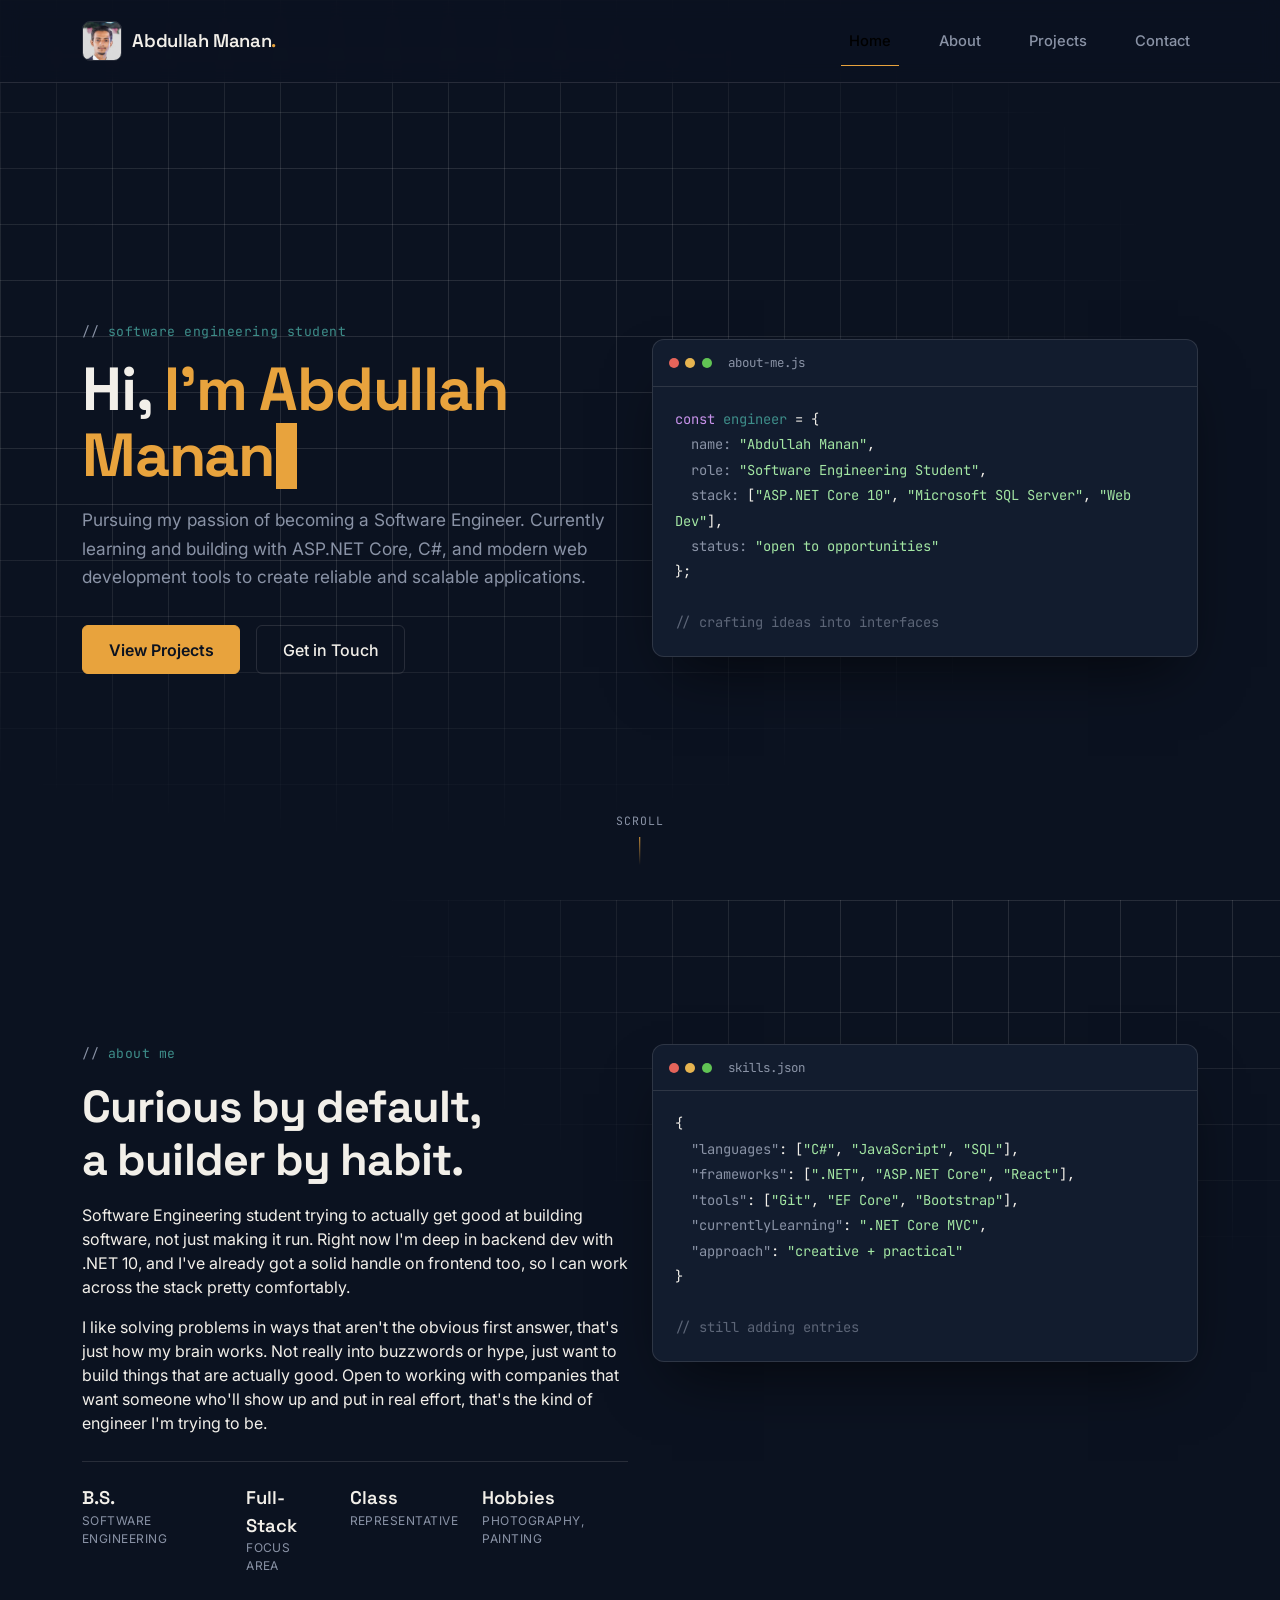
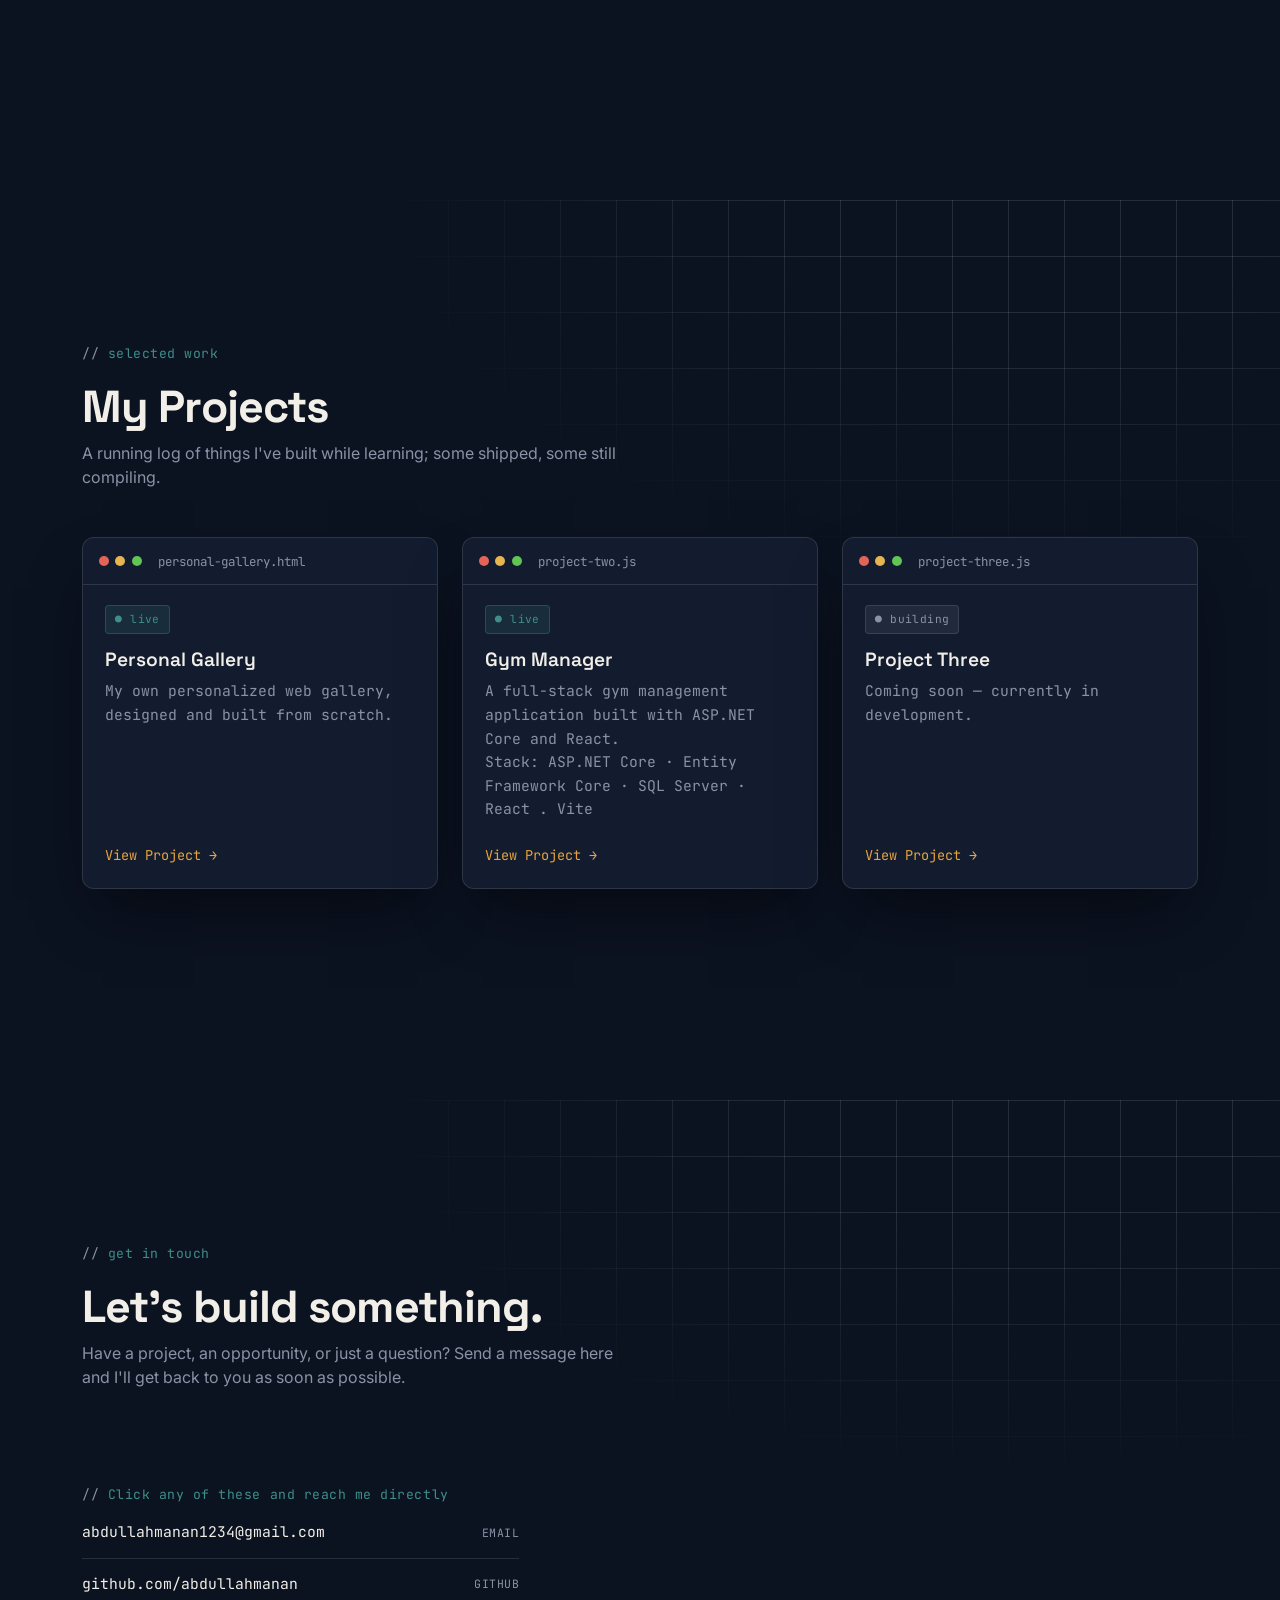
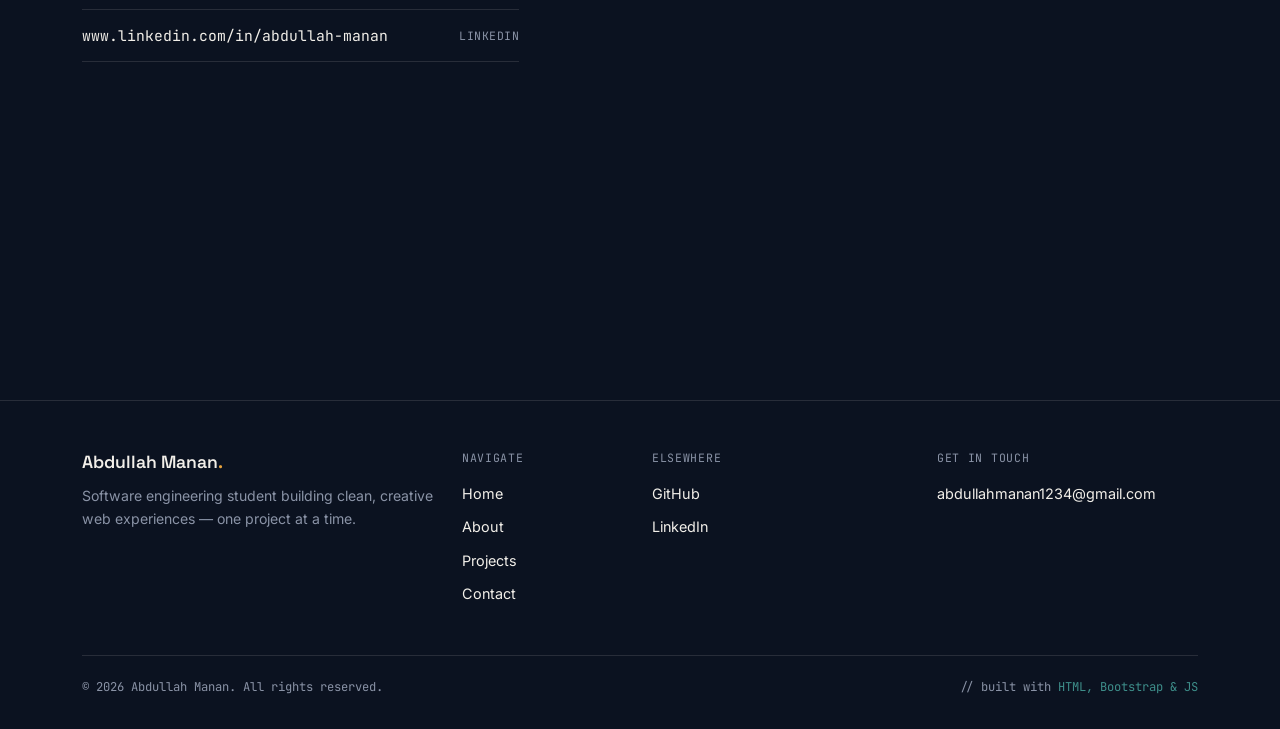
==== index.html @ f8e56287 "Initial Commit" ====
<!DOCTYPE html>
<html lang="en">
<head>
    <meta charset="UTF-8">
    <meta name="viewport" content="width=device-width, initial-scale=1.0">
    <title>Abdullah Manan | Software Engineer</title>
    <link rel="icon" href="/favicon.png" type="image/png">

    <link href="https://cdn.jsdelivr.net/npm/bootstrap@5.3.3/dist/css/bootstrap.min.css" rel="stylesheet">
    <link rel="preconnect" href="https://fonts.googleapis.com">
    <link href="https://fonts.googleapis.com/css2?family=Space+Grotesk:wght@500;600;700&family=Inter:wght@400;500;600&family=JetBrains+Mono:wght@400;500&display=swap" rel="stylesheet">
    <link type="image/png" sizes="96x96" rel="icon" href="favicon2.png">

    <link type="image/png" sizes="72x72" rel="icon" href="favicon3.png">

    <link type="image/png" sizes="96x96" rel="icon" href="favicon3.png">




    <link rel="stylesheet" href="C.css">
</head>

<body>

    <nav class="navbar navbar-expand-lg fixed-top" id="mainNav">
        <div class="container">
            <a class="navbar-brand logo d-flex align-items-center" href="#home">
                <img src="me.jpg" alt="Abdullah Manan" class="nav-avatar">
                Abdullah Manan<span class="dot">.</span>
            </a>
            <button class="navbar-toggler" type="button" data-bs-toggle="collapse" data-bs-target="#navMenu">
                <i class="bi bi-list" style="font-size:1.6rem;">☰</i>
            </button>
            <div class="collapse navbar-collapse justify-content-end" id="navMenu">
                <ul class="navbar-nav nav-links">
                    <li class="nav-item"><a class="nav-link" href="#home">Home</a></li>
                    <li class="nav-item"><a class="nav-link" href="#about">About</a></li>
                    <li class="nav-item"><a class="nav-link" href="#projects">Projects</a></li>
                    <li class="nav-item"><a class="nav-link" href="#contact">Contact</a></li>
                </ul>
            </div>
        </div>
    </nav>

    <div id="barba-wrapper">
    <div class="barba-container">

        <!-- ================= HOME ================= -->
        <section class="hero" id="home">
            <div class="container position-relative">
                <div class="row align-items-center gy-5">

                    <div class="col-lg-6 reveal">
                        <div class="eyebrow mono mb-3">software engineering student</div>
                        <h1>
                            Hi, <span class="accent">I'm Abdullah <br/> Manan</span><span class="cursor">&nbsp;</span>
                        </h1>
                        <p class="lede">
                            Pursuing my passion of becoming a Software Engineer. Currently learning and building with ASP.NET Core, C#, and modern web development tools to create reliable and scalable applications.
                        </p>
                        <div class="d-flex flex-wrap gap-3">
                            <a href="#projects" class="btn btn-amber">View Projects</a>
                            <a href="#contact" class="btn btn-ghost">Get in Touch</a>
                        </div>

                        <!-- <div class="status-strip">
                            <div class="item">
                                <div class="num">1.5+</div>
                                <div class="lbl">Years Coding</div>
                            </div>
                            <div class="item">
                                <div class="num">10+</div>
                                <div class="lbl">Projects Built</div>
                            </div>
                            <div class="item">
                                <div class="num">.NET / JS</div>
                                <div class="lbl">Current Stack</div>
                            </div>
                        </div> -->
                    </div>

                    <div class="col-lg-6 reveal reveal-delay-2">
                        <div class="code-card">
                            <div class="titlebar">
                                <span class="dot-btn dot-red"></span>
                                <span class="dot-btn dot-yellow"></span>
                                <span class="dot-btn dot-green"></span>
                                <span class="filename">about-me.js</span>
                            </div>
                            <div class="body">
<span class="k">const</span> <span class="n">engineer</span> = {<br>
&nbsp;&nbsp;<span class="p">name:</span> <span class="s">"Abdullah Manan"</span>,<br>
&nbsp;&nbsp;<span class="p">role:</span> <span class="s">"Software Engineering Student"</span>,<br>
&nbsp;&nbsp;<span class="p">stack:</span> [<span class="s">"ASP.NET Core 10"</span>, <span class="s">"Microsoft SQL Server"</span>, <span class="s">"Web Dev"</span>],<br>
<!-- &nbsp;&nbsp;<span class="p">mindset:</span> <span class="s">"creative problem-solver"</span>,<br> -->
&nbsp;&nbsp;<span class="p">status:</span> <span class="s">"open to opportunities"</span><br>
};<br><br>
<span class="c">// crafting ideas into interfaces</span>
                            </div>
                        </div>
                    </div>

                </div>
            </div>

            <div class="scroll-cue">
                <span>SCROLL</span>
                <span class="line"></span>
            </div>
        </section>

        <!-- ================= ABOUT ================= -->
        <section class="projects-page" id="about">
            <div class="container position-relative">
                <div class="row align-items-start gy-5">

                    <div class="col-lg-6 reveal">
                        <div class="eyebrow mono mb-3">about me</div>
                        <h1 class="projects-title">Curious by default,<br>a builder by habit.</h1>
                        <p class="lede mt-3">
                            Software Engineering student trying to actually get good at building software, not just making it run. Right now I'm deep in backend dev with .NET 10, and I've already got a solid handle on frontend too, so I can work across the stack pretty comfortably.
                        </p>
                        <p class="lede">
                            I like solving problems in ways that aren't the obvious first answer, that's just how my brain works. Not really into buzzwords or hype, just want to build things that are actually good. Open to working with companies that want someone who'll show up and put in real effort, that's the kind of engineer I'm trying to be.
                        </p>

                        <div class="status-strip">
                            <div class="item">
                                <div class="num">B.S.</div>
                                <div class="lbl">Software Engineering</div>
                            </div>
                            <div class="item">
                                <div class="num">Full-Stack</div>
                                <div class="lbl">Focus Area</div>
                            </div>
                            <div class="item">
                                <div class="num">Class</div>
                                <div class="lbl">Representative</div>
                            </div>
                            <div class="item">
                                <div class="num">Hobbies</div>
                                <div class="lbl">Photography, Painting</div>
                            </div>
                        </div>
                    </div>

                    <div class="col-lg-6 reveal reveal-delay-2">
                        <div class="code-card">
                            <div class="titlebar">
                                <span class="dot-btn dot-red"></span>
                                <span class="dot-btn dot-yellow"></span>
                                <span class="dot-btn dot-green"></span>
                                <span class="filename">skills.json</span>
                            </div>
                            <div class="body">
{<br>
&nbsp;&nbsp;<span class="p">"languages"</span>: [<span class="s">"C#"</span>, <span class="s">"JavaScript"</span>, <span class="s">"SQL"</span>],<br>
&nbsp;&nbsp;<span class="p">"frameworks"</span>: [<span class="s">".NET"</span>, <span class="s">"ASP.NET Core"</span>, <span class="s">"React"</span>],<br>
&nbsp;&nbsp;<span class="p">"tools"</span>: [<span class="s">"Git"</span>, <span class="s">"EF Core"</span>, <span class="s">"Bootstrap"</span>],<br>
&nbsp;&nbsp;<span class="p">"currentlyLearning"</span>: <span class="s">".NET Core MVC"</span>,<br>
&nbsp;&nbsp;<span class="p">"approach"</span>: <span class="s">"creative + practical"</span><br>
}<br><br>
<span class="c">// still adding entries</span>
                            </div>
                        </div>
                    </div>

                </div>
            </div>
        </section>

        <!-- ================= PROJECTS ================= -->
        <section class="projects-page" id="projects">
            <div class="container position-relative">

                <div class="eyebrow mono mb-3 reveal">selected work</div>
                <h1 class="projects-title reveal">My Projects</h1>
                <p class="projects-sub reveal">A running log of things I've built while learning; some shipped, some still compiling.</p>

                <div class="row g-4">

                    <div class="col-md-6 col-lg-4 reveal">
                        <div class="code-card project-card">
                            <div class="titlebar">
                                <span class="dot-btn dot-red"></span>
                                <span class="dot-btn dot-yellow"></span>
                                <span class="dot-btn dot-green"></span>
                                <span class="filename">personal-gallery.html</span>
                            </div>
                            <div class="body">
                                <span class="badge-status badge-live">● live</span>
                                <h3>Personal Gallery</h3>
                                <p>My own personalized web gallery, designed and built from scratch.</p>
                                <a href="gallery.html" target="_blank" rel="noopener noreferrer" class="project-link">View Project →</a>
                            </div>
                        </div>
                    </div>

                    <div class="col-md-6 col-lg-4 reveal reveal-delay-1">
                        <div class="code-card project-card">
                            <div class="titlebar">
                                <span class="dot-btn dot-red"></span>
                                <span class="dot-btn dot-yellow"></span>
                                <span class="dot-btn dot-green"></span>
                                <span class="filename">project-two.js</span>
                            </div>
                            <div class="body">
                                <span class="badge-status badge-live">● live</span>
                                <h3>Gym Manager</h3>
                                <p>A full-stack gym management application built with ASP.NET Core and React. <br/> Stack: ASP.NET Core · Entity Framework Core · SQL Server · React . Vite</p>
                                <a href="https://github.com/AbdullahManan/gym-management-system" target="_blank" rel="noopener noreferrer" class="project-link">View Project →</a>
                            </div>
                        </div>
                    </div>

                    <div class="col-md-6 col-lg-4 reveal reveal-delay-2">
                        <div class="code-card project-card">
                            <div class="titlebar">
                                <span class="dot-btn dot-red"></span>
                                <span class="dot-btn dot-yellow"></span>
                                <span class="dot-btn dot-green"></span>
                                <span class="filename">project-three.js</span>
                            </div>
                            <div class="body">
                                <span class="badge-status badge-soon">● building</span>
                                <h3>Project Three</h3>
                                <p>Coming soon — currently in development.</p>
                                <a href="#" class="project-link">View Project →</a>
                            </div>
                        </div>
                    </div>

                </div>
            </div>
        </section>

        <!-- ================= CONTACT ================= -->
        <section class="projects-page" id="contact">
            <div class="container position-relative">

                <div class="eyebrow mono mb-3 reveal">get in touch</div>
                <h1 class="projects-title reveal">Let's build something.</h1>
                <p class="projects-sub reveal">Have a project, an opportunity, or just a question? Send a message here and I'll get back to you as soon as possible.</p>

                <div class="row g-5 mt-2">

                    

                    <div class="col-lg-5 reveal reveal-delay-2">
                        <div class="eyebrow mono mb-3">Click any of these and reach me directly</div>
                        <ul class="contact-links">
                            <li>
                                <a href="mailto:abdullahmanan1234@gmail.com" target="_blank" rel="noopener noreferrer">
                                    <span>abdullahmanan1234@gmail.com</span>
                                    <span class="lbl">Email</span>
                                </a>
                            </li>
                            <li>
                                <a href="https://github.com/AbdullahManan" target="_blank" rel="noopener noreferrer">
                                    <span>github.com/abdullahmanan</span>
                                    <span class="lbl">GitHub</span>
                                </a>
                            </li>
                            <li>
                                <a href="https://www.linkedin.com/in/abdullah-manan" target="_blank" rel="noopener noreferrer">
                                    <span>www.linkedin.com/in/abdullah-manan</span>
                                    <span class="lbl">LinkedIn</span>
                                </a>
                            </li>
                           
                        </ul>
                    </div>

                </div>
            </div>
        </section>

    </div>
    </div>

    <footer class="site-footer">
    <div class="container">
        <div class="row gy-4">

            <div class="col-lg-4">
                <div class="footer-logo">Abdullah Manan<span class="dot">.</span></div>
                <p class="footer-tagline">
                    Software engineering student building clean, creative web experiences —
                    one project at a time.
                </p>
            </div>

            <div class="col-6 col-lg-2">
                <div class="footer-heading">Navigate</div>
                <ul>
                    <li><a href="#home">Home</a></li>
                    <li><a href="#about">About</a></li>
                    <li><a href="#projects">Projects</a></li>
                    <li><a href="#contact">Contact</a></li>
                </ul>
            </div>

            <div class="col-6 col-lg-3">
                <div class="footer-heading">Elsewhere</div>
                <ul>
                    <li><a href="https://github.com/AbdullahManan" target="_blank" rel="noopener noreferrer">GitHub</a></li>
                    <li><a href="https://www.linkedin.com/in/abdullah-manan" target="_blank" rel="noopener noreferrer">LinkedIn</a></li>
                    
                </ul>
            </div>

            <div class="col-lg-3">
                <div class="footer-heading">Get in touch</div>
                <ul>
                    <li><a href="mailto:abdullahmanan1234@gmail.com" target="_blank" rel="noopener noreferrer">abdullahmanan1234@gmail.com</a></li>
                </ul>
            </div>

        </div>

        <div class="footer-bottom">
            <div>© <span id="year"></span> Abdullah Manan. All rights reserved.</div>
            <div class="built-with">// built with <span>HTML, Bootstrap & JS</span></div>
        </div>
    </div>
</footer>

    <script src="https://cdn.jsdelivr.net/npm/bootstrap@5.3.3/dist/js/bootstrap.bundle.min.js"></script>
    <script src="https://cdnjs.cloudflare.com/ajax/libs/gsap/3.12.2/gsap.min.js"></script>
    <script>
        document.getElementById('year').textContent = new Date().getFullYear();
        // navbar shrink-on-scroll
        window.addEventListener('scroll', () => {
            document.getElementById('mainNav').classList.toggle('scrolled', window.scrollY > 40);
        });

        // fade-in reveal on scroll
        const revealEls = document.querySelectorAll('.reveal');
        const revealObserver = new IntersectionObserver((entries) => {
            entries.forEach(entry => {
                if (entry.isIntersecting) {
                    entry.target.classList.add('is-visible');
                    revealObserver.unobserve(entry.target);
                }
            });
        }, { threshold: 0.15, rootMargin: '0px 0px -60px 0px' });
        revealEls.forEach(el => revealObserver.observe(el));

        // active nav link tracks section in view
        const sections = document.querySelectorAll('section[id]');
        const navLinks = document.querySelectorAll('.nav-links a');
        const navObserver = new IntersectionObserver((entries) => {
            entries.forEach(entry => {
                if (entry.isIntersecting) {
                    const id = entry.target.getAttribute('id');
                    navLinks.forEach(link => {
                        link.classList.toggle('active', link.getAttribute('href') === `#${id}`);
                    });
                }
            });
        }, { threshold: 0.4, rootMargin: '-90px 0px -40% 0px' });
        sections.forEach(sec => navObserver.observe(sec));

        // collapse mobile menu after clicking a link
        document.querySelectorAll('.nav-links a').forEach(link => {
            link.addEventListener('click', () => {
                const menu = document.getElementById('navMenu');
                if (menu.classList.contains('show')) {
                    bootstrap.Collapse.getOrCreateInstance(menu).hide();
                }
            });
        });
    </script>
    <script src="script.js"></script>

</body>
</html>
---- C.css ----
:root{
    --ink:#0B1220;
    --ink-soft:#121C2E;
    --paper:#F2EFE9;
    --amber:#E8A33D;
    --teal:#3E8E8A;
    --slate:#8A93A6;
    --border:rgba(242,239,233,0.12);
}

html{scroll-behavior:smooth;}

body{
    background:var(--ink);
    color:var(--paper);
    font-family:'Inter',sans-serif;
    overflow-x:hidden;
}

h1, h2, h3, .display-font{
    font-family:'Space Grotesk',sans-serif;
}

.mono{
    font-family:'JetBrains Mono',monospace;
}



/* ---------- NAVBAR ---------- */
.navbar{
    background:rgba(11,18,32,0.75);
    backdrop-filter:blur(10px);
    border-bottom:1px solid var(--border);
    padding:1rem 0;
    transition:padding .3s ease;
}
.navbar.scrolled{padding:.6rem 0;}

.navbar .logo{
    font-family:'Space Grotesk',sans-serif;
    font-weight:600;
    font-size:1.15rem;
    color:var(--paper);
    letter-spacing:-0.02em;
}
.navbar .logo .dot{color:var(--amber);}

.nav-links a{
    color:var(--slate);
    text-decoration:none;
    font-size:.92rem;
    font-weight:500;
    margin-left:2rem;
    position:relative;
    transition:color .2s ease;
}
.nav-links a::after{
    content:'';
    position:absolute;
    left:0; bottom:-6px;
    width:0; height:1px;
    background:var(--amber);
    transition:width .25s ease;
}
.nav-links a:hover,
.nav-links a.active{color:var(--paper);}
.nav-links a:hover::after,
.nav-links a.active::after{width:100%;}

.navbar-toggler{border:none;color:var(--paper);}
.navbar-toggler:focus{box-shadow:none;}

.nav-avatar{
    width:40px;
    height:40px;
    border-radius:8px;
    object-fit:cover;
    margin-right:.65rem;
    border:1.5px solid var(--border);
    transition:border-color .2s ease;
}
.navbar-brand:hover .nav-avatar{
    border-color:var(--amber);
}

/* ---------- HERO ---------- */
.hero{
    min-height:100vh;
    display:flex;
    align-items:center;
    padding-top:6rem;
    position:relative;
}

.hero::before{
    content:'';
    position:absolute;
    inset:0;
    background-image:
        linear-gradient(var(--border) 1px, transparent 1px),
        linear-gradient(90deg, var(--border) 1px, transparent 1px);
    background-size:56px 56px;
    mask-image:radial-gradient(ellipse 70% 60% at 30% 40%, black 40%, transparent 90%);
    pointer-events:none;
}

.eyebrow{
    font-family:'JetBrains Mono',monospace;
    font-size:.82rem;
    color:var(--teal);
    letter-spacing:.04em;
}
.eyebrow::before{content:'// ';color:var(--slate);}

.hero h1{
    font-size:clamp(2.4rem, 5vw, 3.8rem);
    font-weight:700;
    line-height:1.08;
    letter-spacing:-0.02em;
    margin-bottom:1.1rem;
}
.hero h1 .accent{color:var(--amber);}

.hero .lede{
    color:var(--slate);
    font-size:1.08rem;
    max-width:34rem;
    line-height:1.65;
    margin-bottom:2.1rem;
}

.cursor{
    display:inline-block;
    width:.55ch;
    background:var(--amber);
    margin-left:2px;
    animation:blink 1s step-end infinite;
}
@keyframes blink{50%{opacity:0;}}

.btn-amber{
    background:var(--amber);
    border:1px solid var(--amber);
    color:var(--ink);
    font-weight:600;
    padding:.72rem 1.6rem;
    border-radius:6px;
    transition:transform .2s ease, box-shadow .2s ease;
}
.btn-amber:hover{
    transform:translateY(-2px);
    box-shadow:0 8px 24px rgba(232,163,61,.25);
    color:var(--ink);
}

.btn-ghost{
    border:1px solid var(--border);
    color:var(--paper);
    padding:.72rem 1.6rem;
    border-radius:6px;
    font-weight:500;
    transition:border-color .2s ease, background .2s ease;
}
.btn-ghost:hover{
    border-color:var(--paper);
    background:rgba(242,239,233,0.05);
    color:var(--paper);
}

/* ---------- CODE CARD (shared: hero bio card + project cards) ---------- */
.code-card{
    background:var(--ink-soft);
    border:1px solid var(--border);
    border-radius:12px;
    box-shadow:0 30px 60px -20px rgba(0,0,0,.6);
    overflow:hidden;
    font-family:'JetBrains Mono',monospace;
    font-size:.86rem;
    line-height:1.85;
}
.code-card .titlebar{
    display:flex;
    align-items:center;
    gap:.4rem;
    padding:.7rem 1rem;
    border-bottom:1px solid var(--border);
}
.code-card .dot-btn{width:10px;height:10px;border-radius:50%;}
.dot-red{background:#e5645a;}
.dot-yellow{background:#e6b450;}
.dot-green{background:#61c454;}
.code-card .filename{
    margin-left:.6rem;
    color:var(--slate);
    font-size:.78rem;
}
.code-card .body{padding:1.25rem 1.4rem;}
.code-card .k{color:#c792ea;}
.code-card .s{color:#a3e6a3;}
.code-card .p{color:var(--slate);}
.code-card .n{color:var(--teal);}
.code-card .c{color:#5c6577;}

.status-strip{
    display:flex;
    gap:1.5rem;
    margin-top:1.6rem;
    padding-top:1.4rem;
    border-top:1px solid var(--border);
}
.status-strip .item .num{
    font-family:'Space Grotesk',sans-serif;
    font-weight:600;
    color:var(--paper);
    font-size:1.15rem;
}
.status-strip .item .lbl{
    color:var(--slate);
    font-size:.75rem;
    text-transform:uppercase;
    letter-spacing:.04em;
}

.scroll-cue{
    position:absolute;
    bottom:2.2rem;
    left:50%;
    transform:translateX(-50%);
    color:var(--slate);
    font-family:'JetBrains Mono',monospace;
    font-size:.72rem;
    letter-spacing:.08em;
    display:flex;
    flex-direction:column;
    align-items:center;
    gap:.5rem;
}
.scroll-cue .line{
    width:1px; height:28px;
    background:linear-gradient(var(--amber), transparent);
    animation:scrollmove 1.6s ease-in-out infinite;
}
@keyframes scrollmove{
    0%{transform:scaleY(0); transform-origin:top;}
    50%{transform:scaleY(1); transform-origin:top;}
    51%{transform-origin:bottom;}
    100%{transform:scaleY(0); transform-origin:bottom;}
}

/* ---------- PROJECTS PAGE ---------- */
.projects-page{
    min-height:100vh;
    padding-top:9rem;
    padding-bottom:6rem;
    position:relative;
}
.projects-page::before{
    content:'';
    position:absolute;
    inset:0;
    background-image:
        linear-gradient(var(--border) 1px, transparent 1px),
        linear-gradient(90deg, var(--border) 1px, transparent 1px);
    background-size:56px 56px;
    mask-image:radial-gradient(ellipse 60% 50% at 80% 0%, black 30%, transparent 85%);
    pointer-events:none;
}

.projects-title{
    font-size:clamp(2rem, 4vw, 2.8rem);
    font-weight:700;
    letter-spacing:-0.02em;
    margin-bottom:.5rem;
}
.projects-sub{
    color:var(--slate);
    font-size:1rem;
    margin-bottom:3rem;
    max-width:34rem;
}

/* project card = code-card with a status badge + link */
.project-card{
    height:100%;
    display:flex;
    flex-direction:column;
    transition:transform .25s ease, border-color .25s ease;
}
.project-card:hover{
    transform:translateY(-4px);
    border-color:rgba(232,163,61,.4);
}

.project-card .body{
    flex:1;
    display:flex;
    flex-direction:column;
}

.badge-status{
    font-family:'JetBrains Mono',monospace;
    font-size:.7rem;
    letter-spacing:.04em;
    padding:.2rem .55rem;
    border-radius:4px;
    display:inline-block;
    width:fit-content;
    margin-bottom:.9rem;
}
.badge-live{
    background:rgba(62,142,138,.15);
    color:var(--teal);
    border:1px solid rgba(62,142,138,.35);
}
.badge-soon{
    background:rgba(138,147,166,.12);
    color:var(--slate);
    border:1px solid var(--border);
}

.project-card h3{
    font-family:'Space Grotesk',sans-serif;
    font-size:1.2rem;
    font-weight:600;
    margin-bottom:.5rem;
    color:var(--paper);
}
.project-card p{
    color:var(--slate);
    font-size:.92rem;
    line-height:1.6;
    margin-bottom:1.4rem;
    flex:1;
}

.project-link{
    font-family:'JetBrains Mono',monospace;
    font-size:.85rem;
    color:var(--amber);
    text-decoration:none;
    display:inline-flex;
    align-items:center;
    gap:.4rem;
    transition:gap .2s ease;
}
.project-link:hover{
    color:var(--amber);
    gap:.65rem;
}

@media (prefers-reduced-motion: reduce){
    .cursor, .scroll-cue .line{animation:none;}
    .project-card{transition:none;}
}

/* ---------- CONTACT PAGE ---------- */
.contact-form label{
    font-family:'JetBrains Mono',monospace;
    font-size:.78rem;
    color:var(--slate);
    text-transform:uppercase;
    letter-spacing:.04em;
    margin-bottom:.4rem;
}
.contact-form .form-control{
    background:var(--ink-soft);
    border:1px solid var(--border);
    color:var(--paper);
    border-radius:6px;
    padding:.7rem .9rem;
    font-family:'Inter',sans-serif;
}
.contact-form .form-control:focus{
    background:var(--ink-soft);
    color:var(--paper);
    border-color:var(--amber);
    box-shadow:0 0 0 3px rgba(232,163,61,.15);
}
.contact-form .form-control::placeholder{color:var(--slate);}
.contact-form textarea.form-control{resize:vertical; min-height:140px;}

.contact-links{
    list-style:none;
    padding:0;
    margin:0;
}
.contact-links li{
    border-bottom:1px solid var(--border);
    padding:.9rem 0;
}
.contact-links li:first-child{padding-top:0;}
.contact-links a{
    color:var(--paper);
    text-decoration:none;
    font-family:'JetBrains Mono',monospace;
    font-size:.92rem;
    display:flex;
    justify-content:space-between;
    align-items:center;
    transition:color .2s ease;
}
.contact-links a:hover{color:var(--amber);}
.contact-links .lbl{
    color:var(--slate);
    font-size:.72rem;
    text-transform:uppercase;
    letter-spacing:.04em;
}

/* ---------- FOOTER ---------- */
.site-footer{
    border-top:1px solid var(--border);
    padding:3rem 0 2rem;
    position:relative;
}
.site-footer .footer-logo{
    font-family:'Space Grotesk',sans-serif;
    font-weight:600;
    font-size:1.1rem;
    color:var(--paper);
}
.site-footer .footer-logo .dot{color:var(--amber);}

.site-footer .footer-tagline{
    color:var(--slate);
    font-size:.88rem;
    max-width:24rem;
    margin-top:.6rem;
    line-height:1.6;
}

.site-footer .footer-heading{
    font-family:'JetBrains Mono',monospace;
    font-size:.72rem;
    color:var(--slate);
    text-transform:uppercase;
    letter-spacing:.06em;
    margin-bottom:.9rem;
}

.site-footer ul{
    list-style:none;
    padding:0;
    margin:0;
}
.site-footer ul li{margin-bottom:.6rem;}
.site-footer ul li a{
    color:var(--paper);
    text-decoration:none;
    font-size:.9rem;
    transition:color .2s ease;
}
.site-footer ul li a:hover{color:var(--amber);}

.footer-bottom{
    border-top:1px solid var(--border);
    margin-top:2.5rem;
    padding-top:1.4rem;
    display:flex;
    flex-wrap:wrap;
    gap:.8rem 1.5rem;
    align-items:center;
    justify-content:space-between;
    font-family:'JetBrains Mono',monospace;
    font-size:.76rem;
    color:var(--slate);
}
.footer-bottom .built-with span{color:var(--teal);}

.footer-socials{
    display:flex;
    gap:1rem;
}
.footer-socials a{
    color:var(--slate);
    text-decoration:none;
    transition:color .2s ease;
}
.footer-socials a:hover{color:var(--amber);}


/* ---------- SINGLE-PAGE SCROLL LAYOUT ---------- */
section[id]{
    scroll-margin-top:88px;
}

/* fade-in-on-scroll reveal */
.reveal{
    opacity:0;
    transform:translateY(28px);
    transition:opacity .7s ease, transform .7s ease;
}
.reveal.is-visible{
    opacity:1;
    transform:translateY(0);
}
.reveal-delay-1{transition-delay:.1s;}
.reveal-delay-2{transition-delay:.2s;}
.reveal-delay-3{transition-delay:.3s;}

@media (prefers-reduced-motion: reduce){
    .reveal{opacity:1; transform:none; transition:none;}
}

@media (max-width: 991px){
    .hero{padding-top:7rem;}
    .code-card{margin-top:3rem;}
    .projects-page{padding-top:7.5rem;}
}
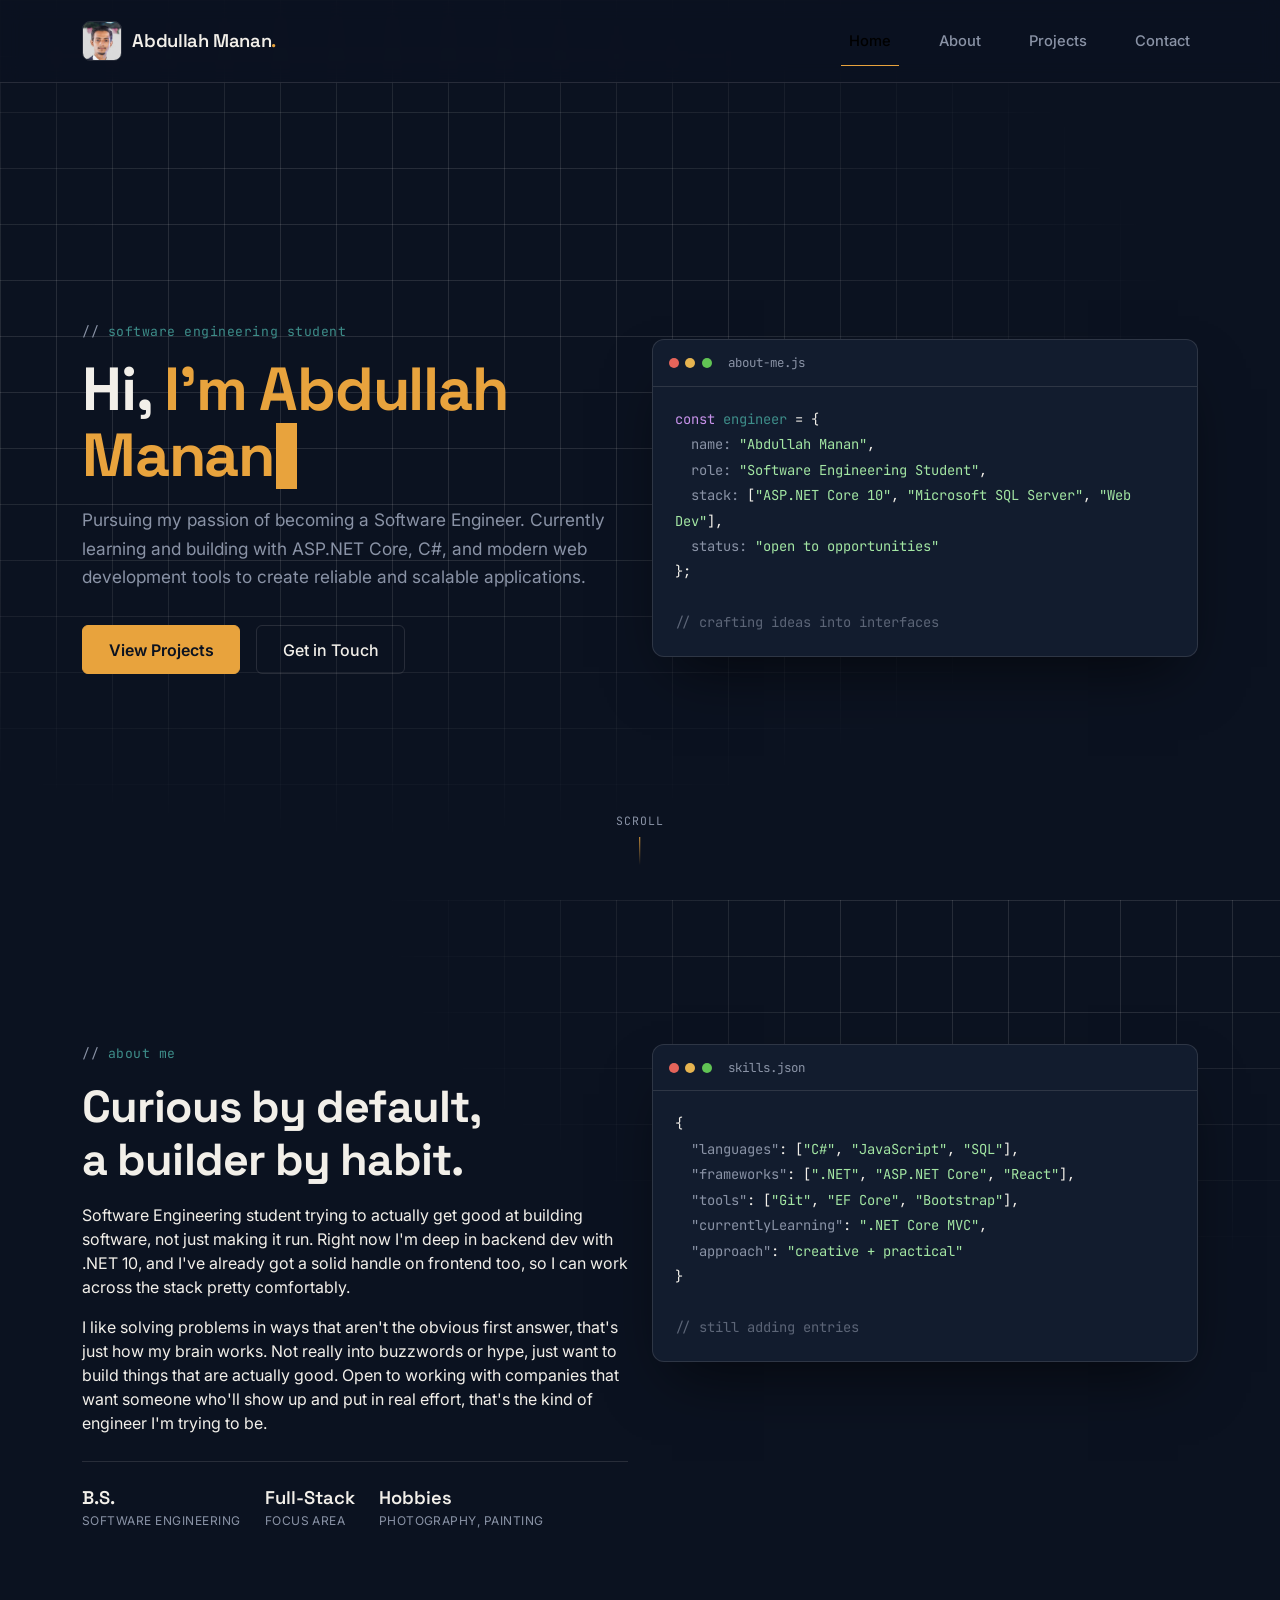
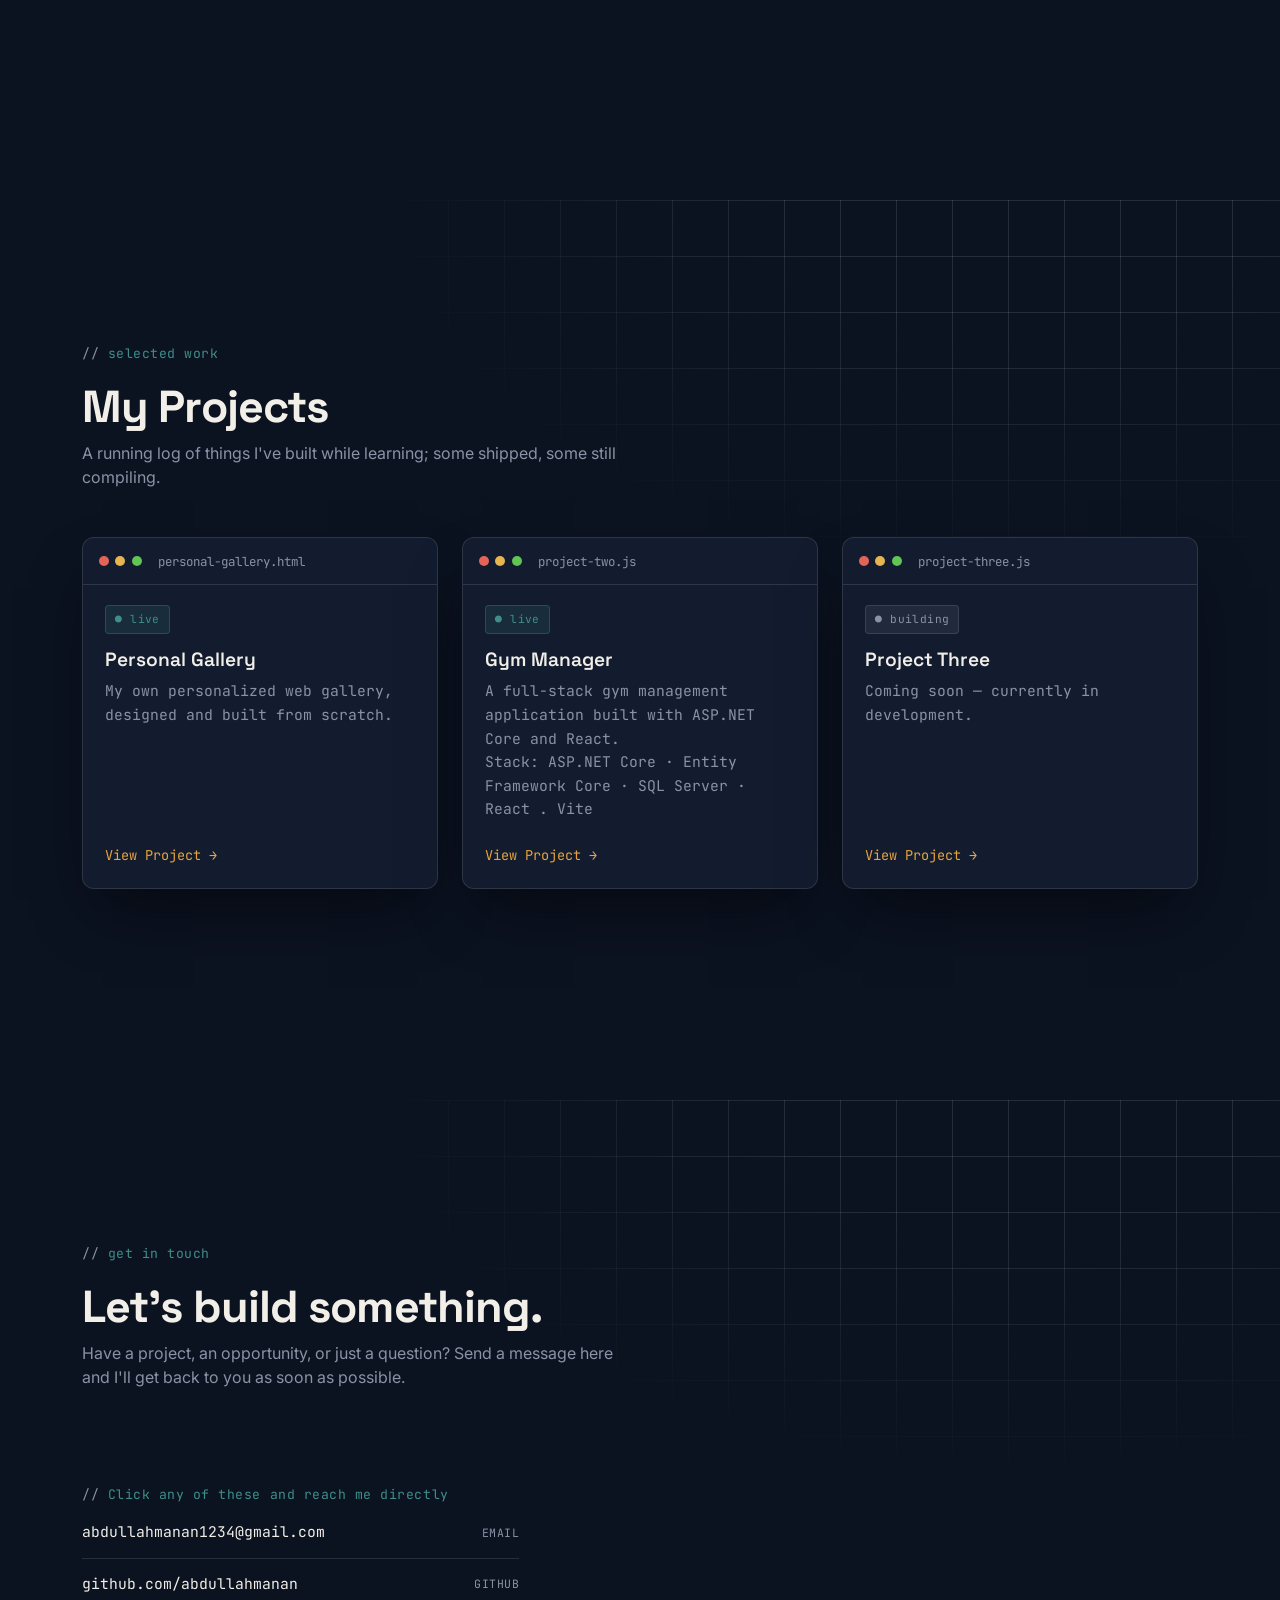
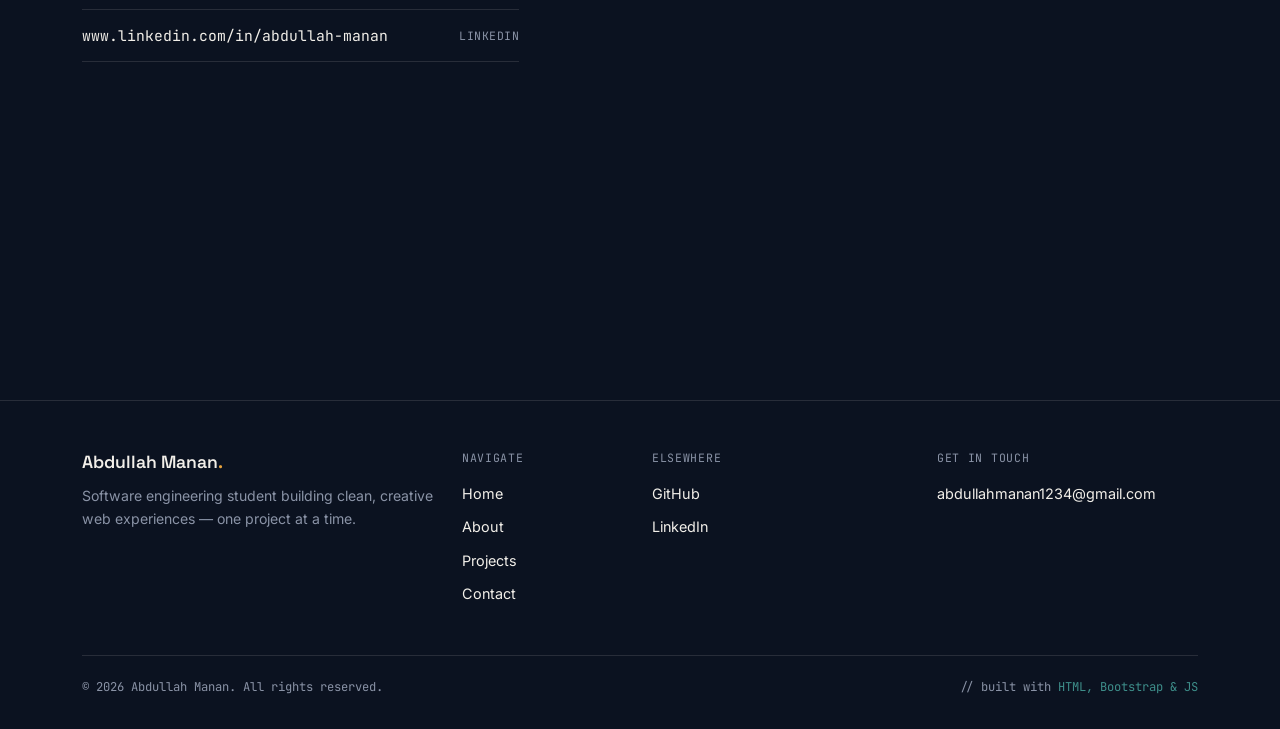
==== commit 29214d9a: "minor fix" ====
--- a/index.html
+++ b/index.html
@@ -133,10 +133,6 @@
                             <div class="item">
                                 <div class="num">Full-Stack</div>
                                 <div class="lbl">Focus Area</div>
-                            </div>
-                            <div class="item">
-                                <div class="num">Class</div>
-                                <div class="lbl">Representative</div>
                             </div>
                             <div class="item">
                                 <div class="num">Hobbies</div>
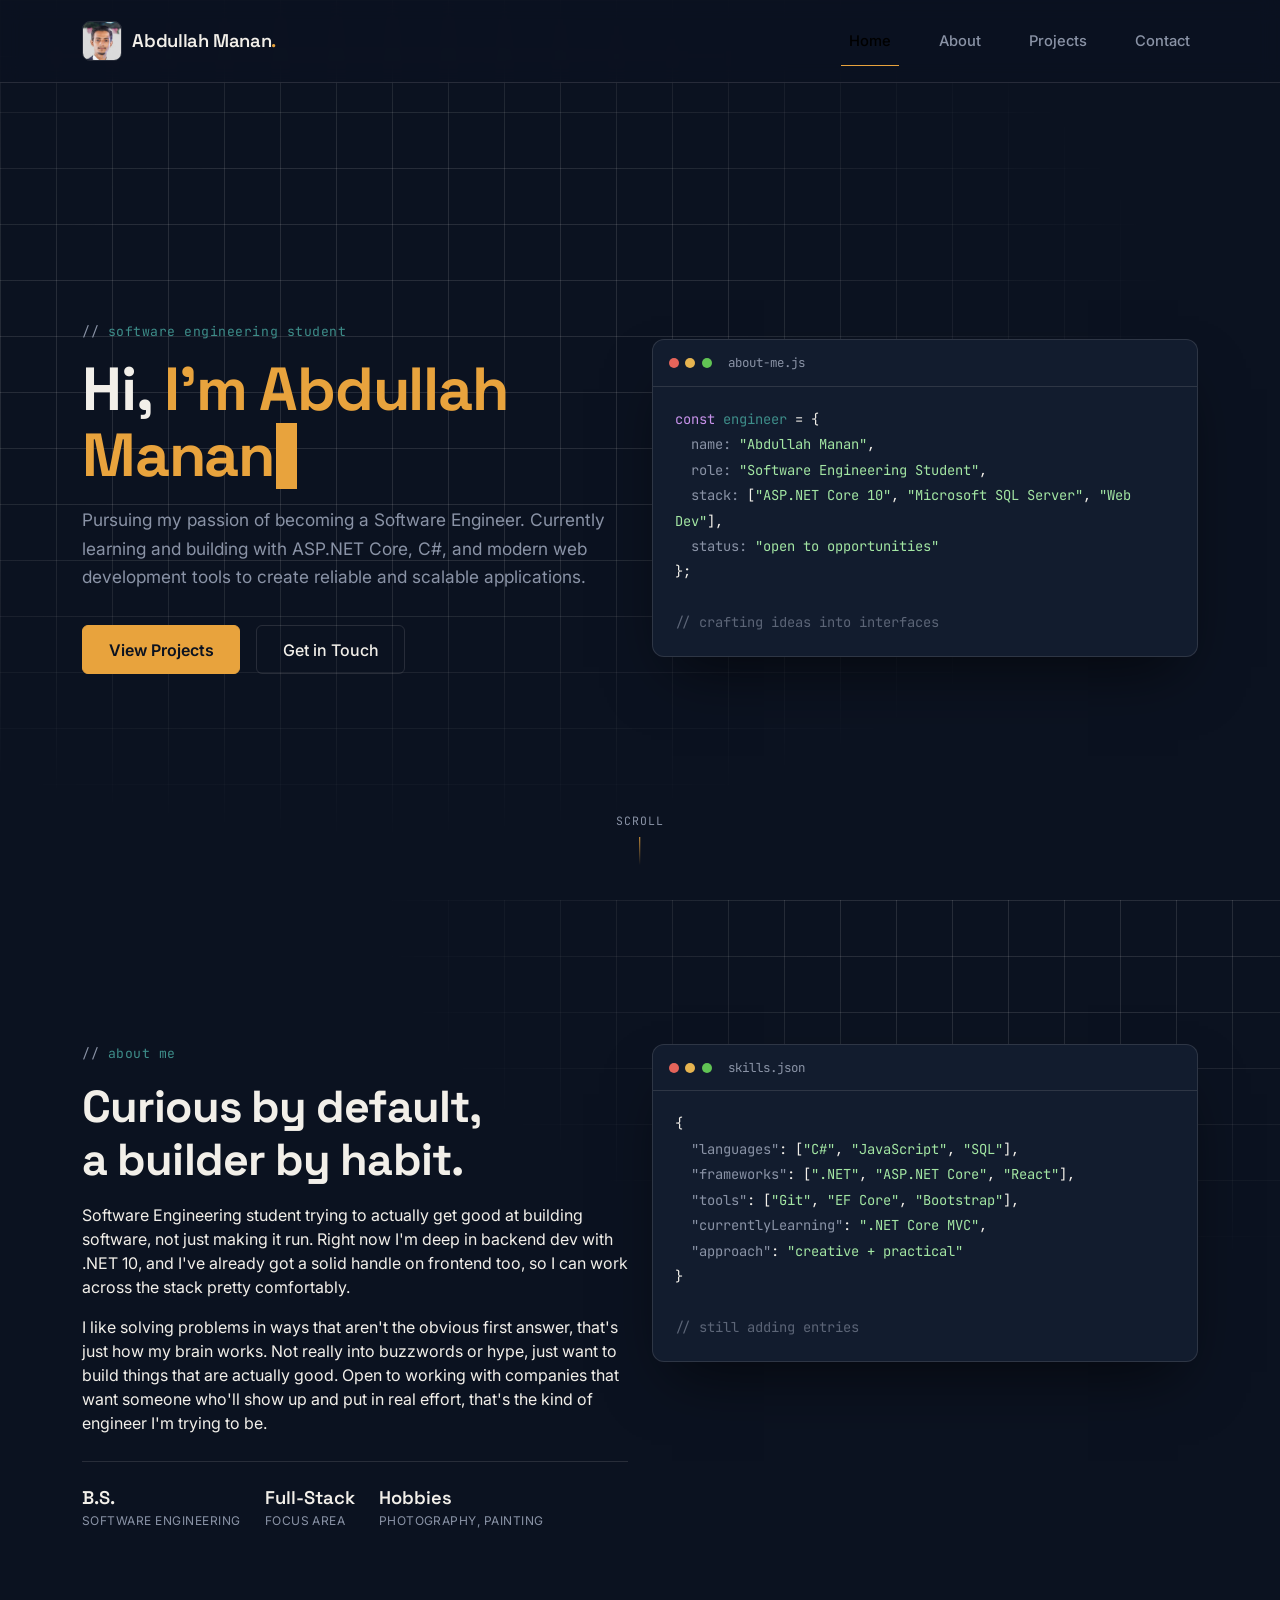
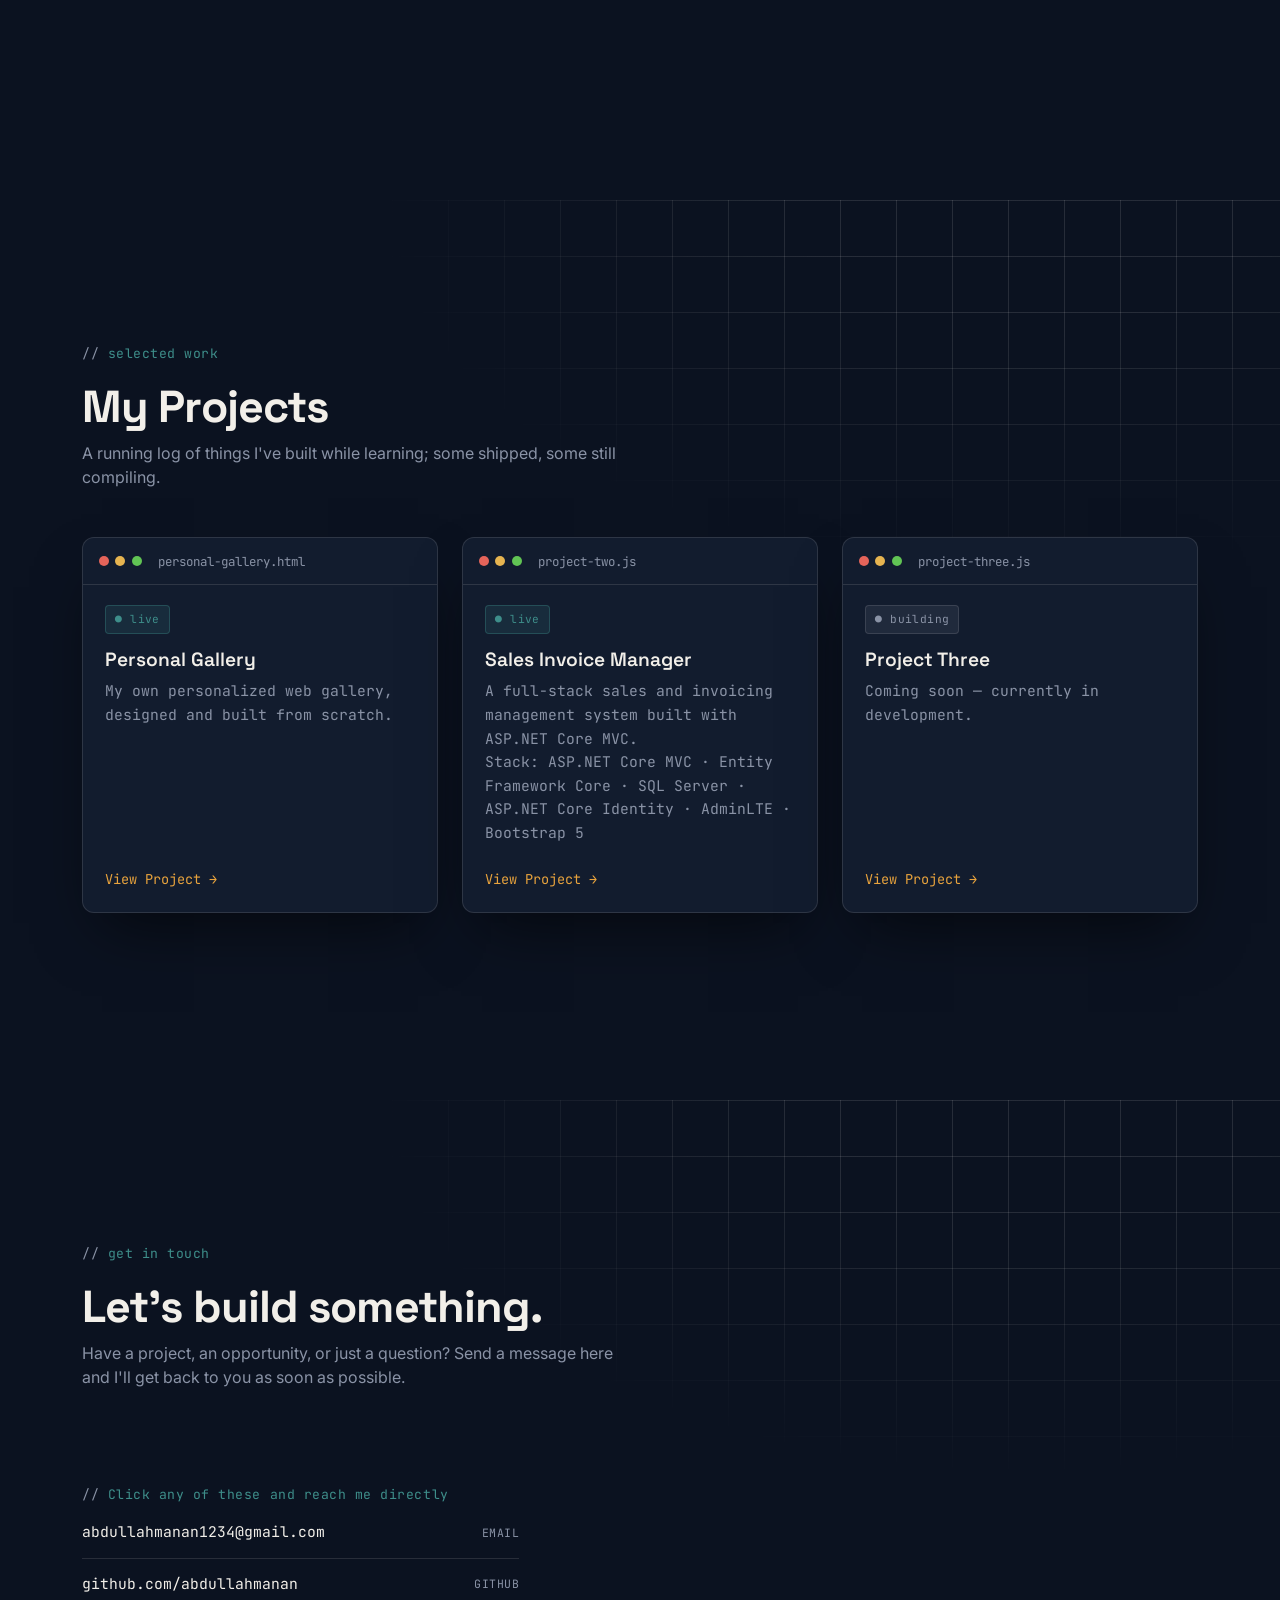
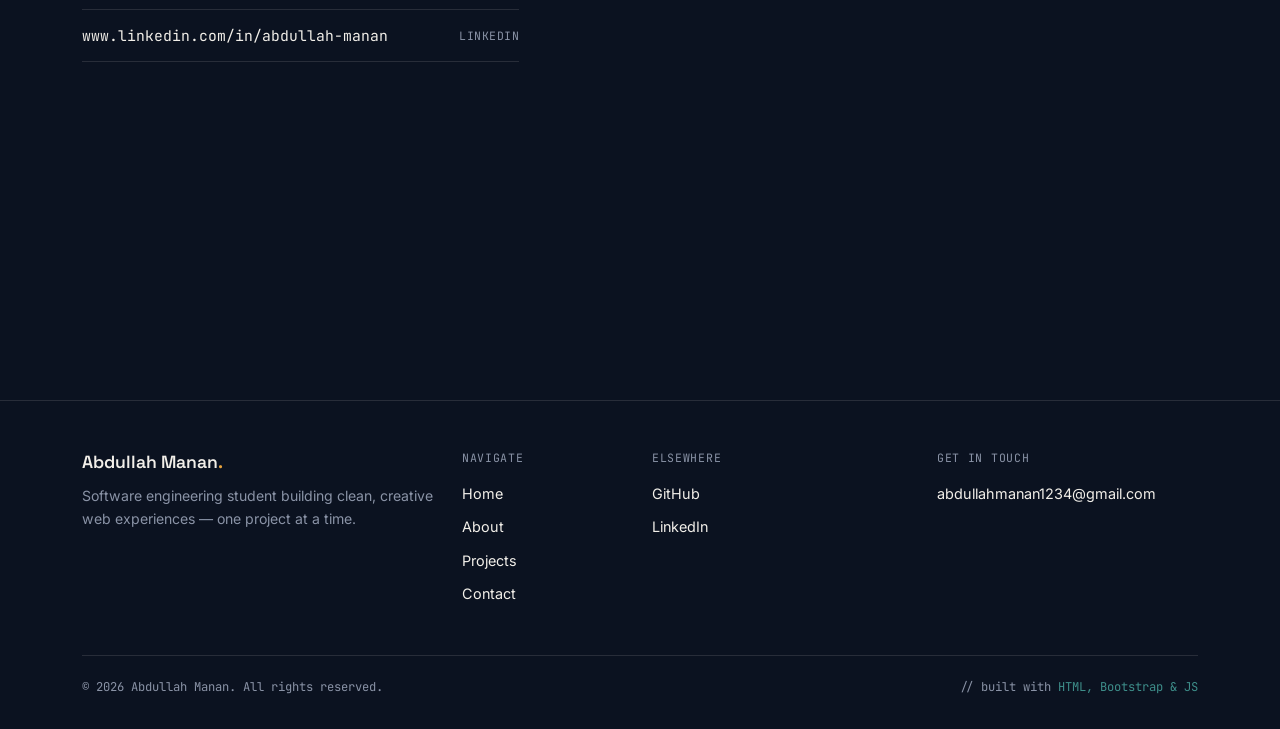
==== commit 727c934a: "Project - Sales Invoice Manager" ====
--- a/index.html
+++ b/index.html
@@ -203,9 +203,8 @@
                             </div>
                             <div class="body">
                                 <span class="badge-status badge-live">● live</span>
-                                <h3>Gym Manager</h3>
-                                <p>A full-stack gym management application built with ASP.NET Core and React. <br/> Stack: ASP.NET Core · Entity Framework Core · SQL Server · React . Vite</p>
-                                <a href="https://github.com/AbdullahManan/gym-management-system" target="_blank" rel="noopener noreferrer" class="project-link">View Project →</a>
+                                <h3>Sales Invoice Manager</h3>
+                                    <p>A full-stack sales and invoicing management system built with ASP.NET Core MVC. <br/> Stack: ASP.NET Core MVC · Entity Framework Core · SQL Server · ASP.NET Core Identity · AdminLTE · Bootstrap 5</p>                                <a href="https://github.com/AbdullahManan/gym-management-system" target="_blank" rel="noopener noreferrer" class="project-link">View Project →</a>
                             </div>
                         </div>
                     </div>
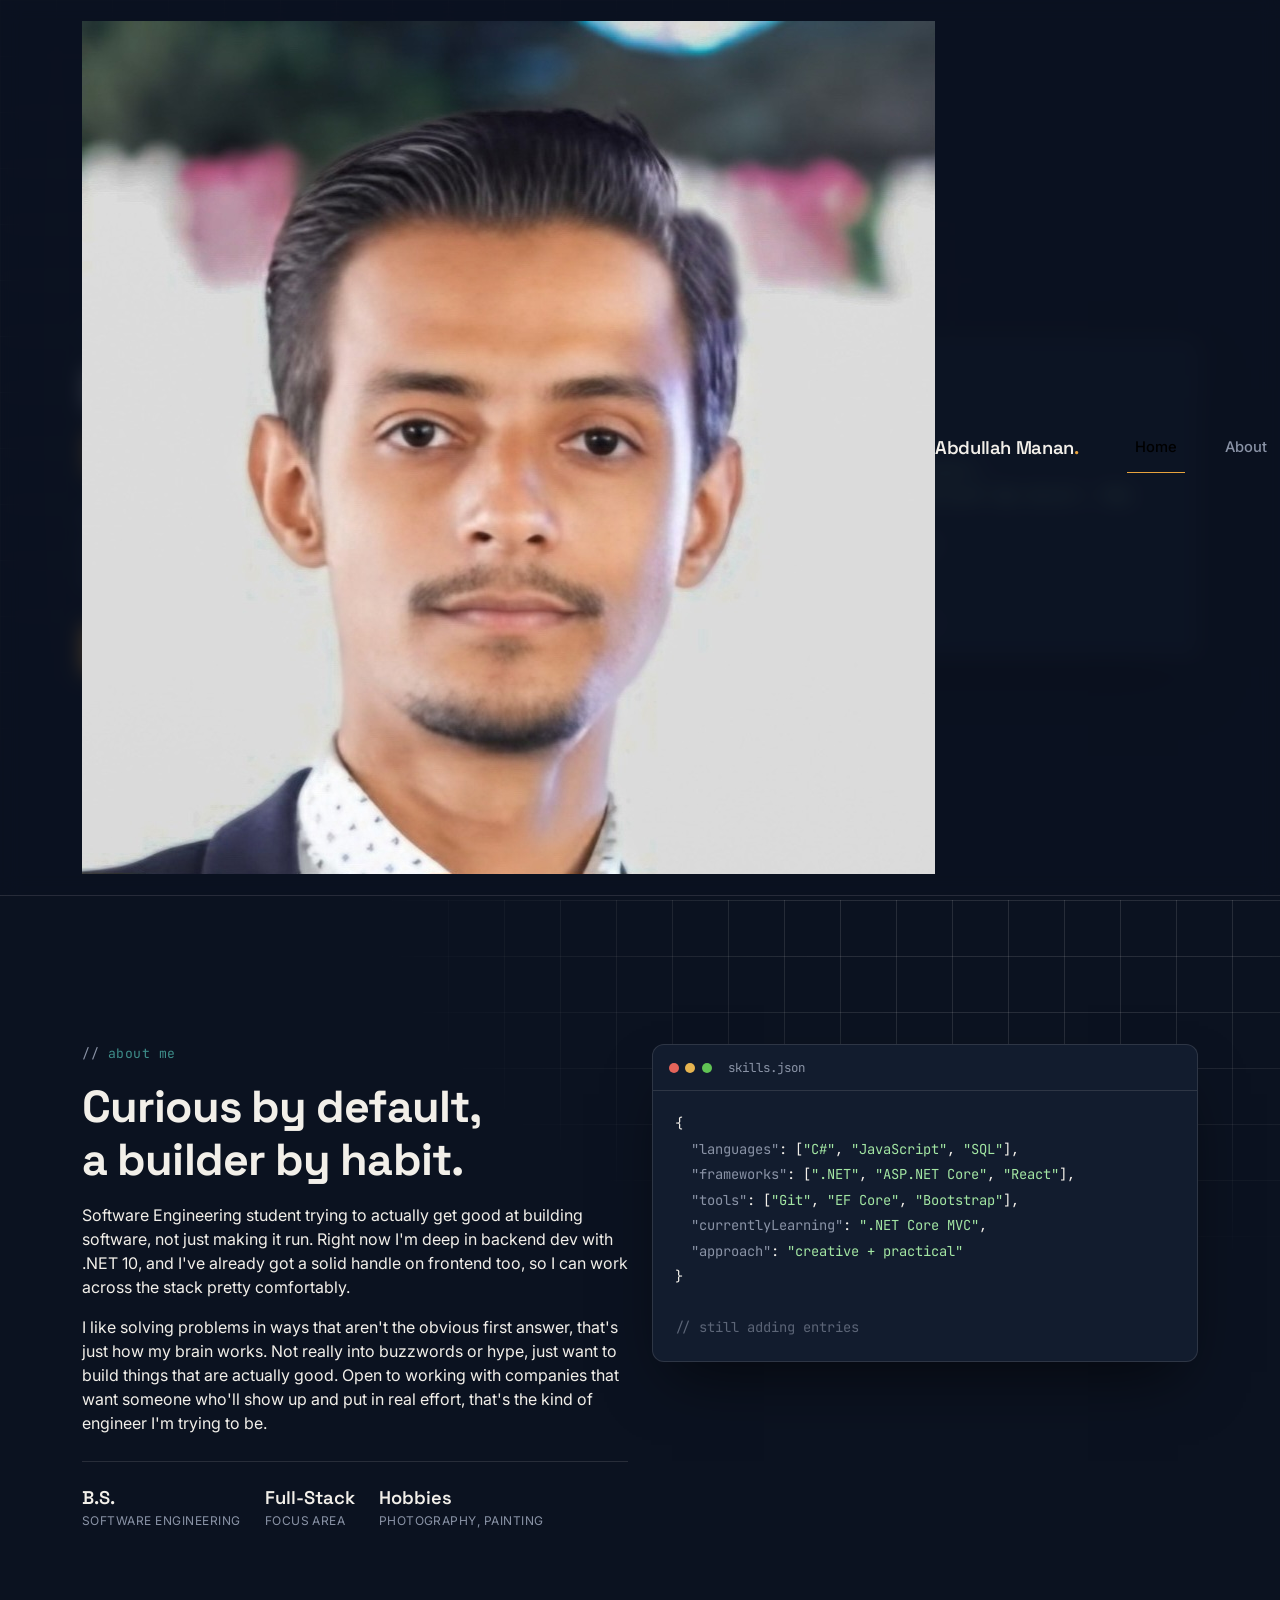
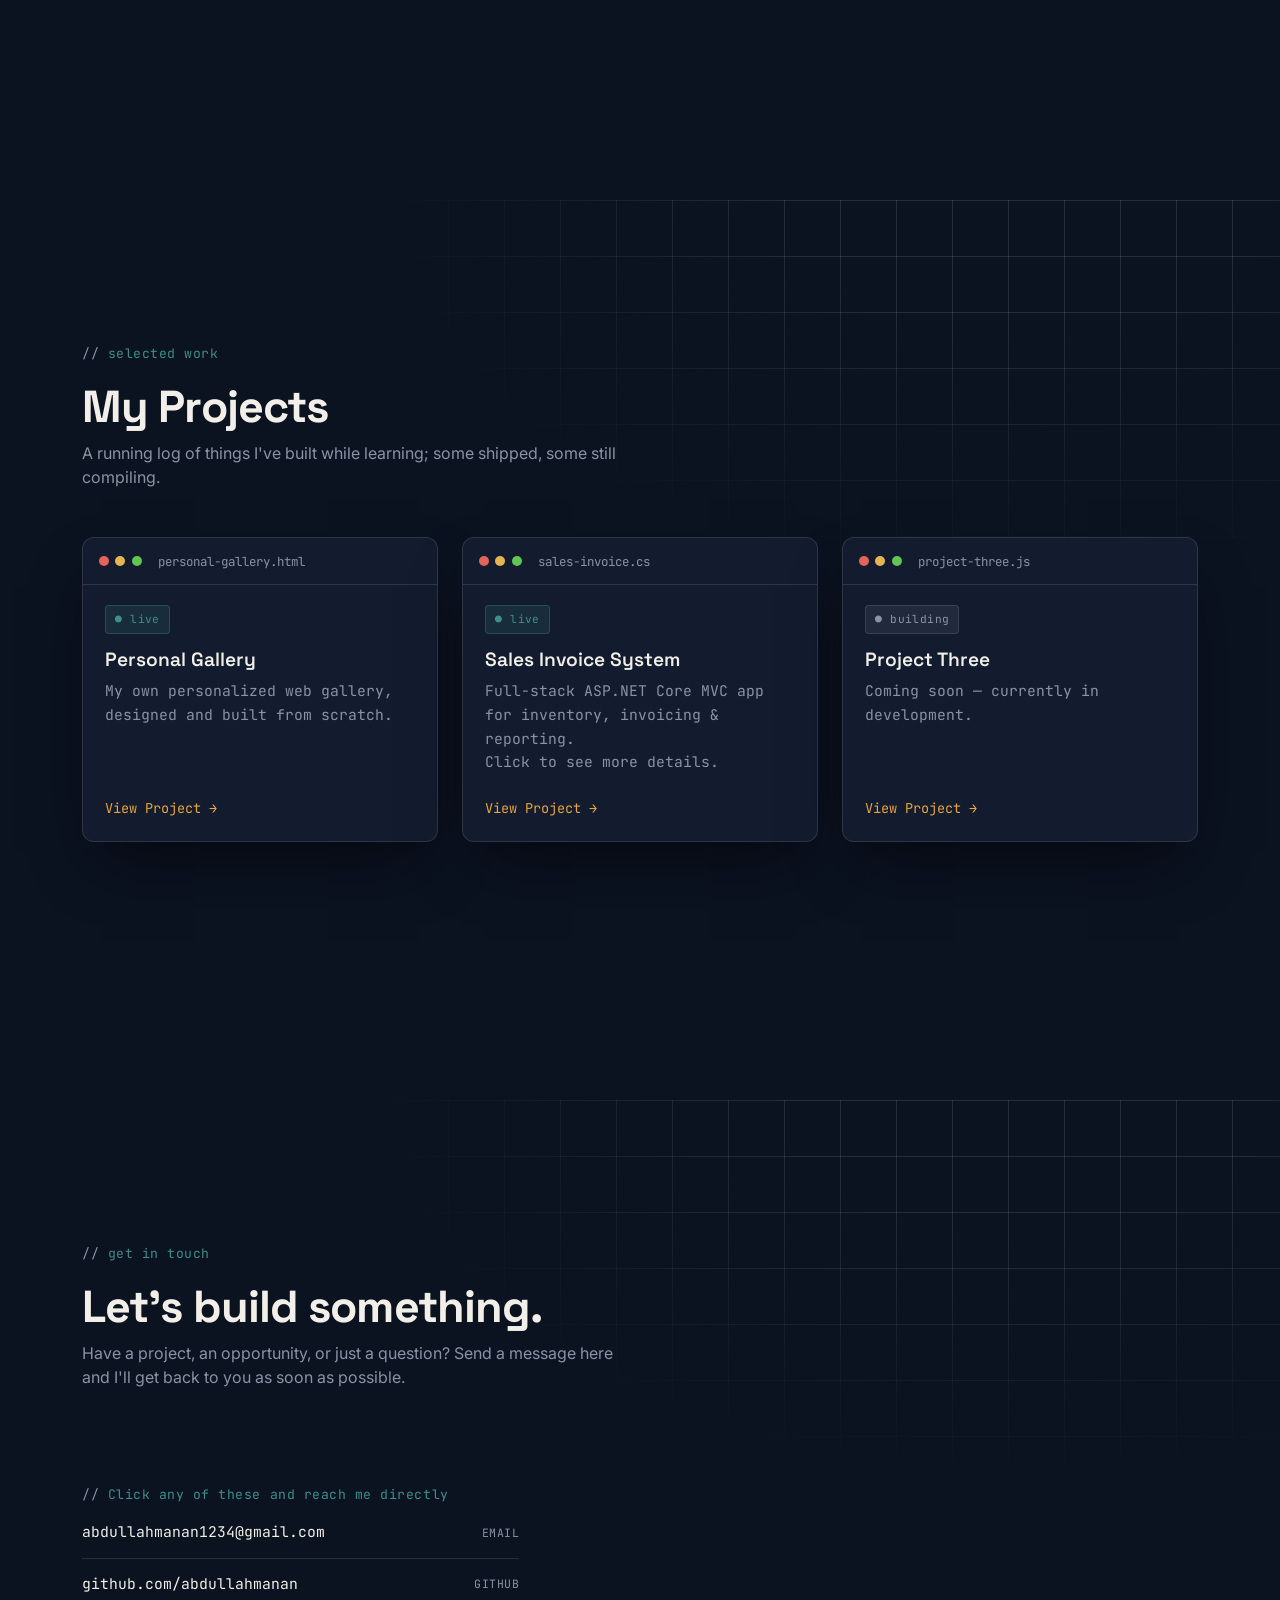
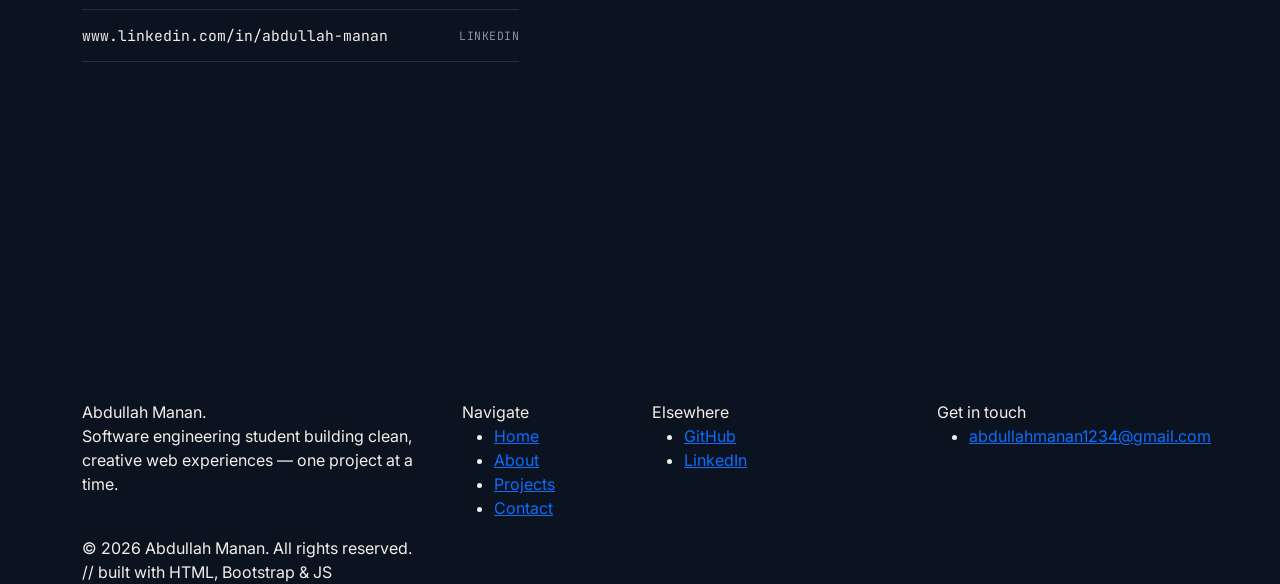
==== commit ade271f3: "Sales Invoice Project Page" ====
--- a/index.html
+++ b/index.html
@@ -199,12 +199,13 @@
                                 <span class="dot-btn dot-red"></span>
                                 <span class="dot-btn dot-yellow"></span>
                                 <span class="dot-btn dot-green"></span>
-                                <span class="filename">project-two.js</span>
+                                <span class="filename">sales-invoice.cs</span>
                             </div>
                             <div class="body">
                                 <span class="badge-status badge-live">● live</span>
-                                <h3>Sales Invoice Manager</h3>
-                                    <p>A full-stack sales and invoicing management system built with ASP.NET Core MVC. <br/> Stack: ASP.NET Core MVC · Entity Framework Core · SQL Server · ASP.NET Core Identity · AdminLTE · Bootstrap 5</p>                                <a href="https://github.com/AbdullahManan/gym-management-system" target="_blank" rel="noopener noreferrer" class="project-link">View Project →</a>
+                                <h3>Sales Invoice System</h3>
+                                <p>Full-stack ASP.NET Core MVC app for inventory, invoicing & reporting. <br> Click to see more details.</p>
+                                <a href="project-salesinvoice.html" class="project-link">View Project →</a>
                             </div>
                         </div>
                     </div>
--- a/C.css
+++ b/C.css
@@ -25,8 +25,6 @@
     font-family:'JetBrains Mono',monospace;
 }
 
-
-
 /* ---------- NAVBAR ---------- */
 .navbar{
     background:rgba(11,18,32,0.75);
@@ -70,19 +68,6 @@
 
 .navbar-toggler{border:none;color:var(--paper);}
 .navbar-toggler:focus{box-shadow:none;}
-
-.nav-avatar{
-    width:40px;
-    height:40px;
-    border-radius:8px;
-    object-fit:cover;
-    margin-right:.65rem;
-    border:1.5px solid var(--border);
-    transition:border-color .2s ease;
-}
-.navbar-brand:hover .nav-avatar{
-    border-color:var(--amber);
-}
 
 /* ---------- HERO ---------- */
 .hero{
@@ -408,78 +393,6 @@
     letter-spacing:.04em;
 }
 
-/* ---------- FOOTER ---------- */
-.site-footer{
-    border-top:1px solid var(--border);
-    padding:3rem 0 2rem;
-    position:relative;
-}
-.site-footer .footer-logo{
-    font-family:'Space Grotesk',sans-serif;
-    font-weight:600;
-    font-size:1.1rem;
-    color:var(--paper);
-}
-.site-footer .footer-logo .dot{color:var(--amber);}
-
-.site-footer .footer-tagline{
-    color:var(--slate);
-    font-size:.88rem;
-    max-width:24rem;
-    margin-top:.6rem;
-    line-height:1.6;
-}
-
-.site-footer .footer-heading{
-    font-family:'JetBrains Mono',monospace;
-    font-size:.72rem;
-    color:var(--slate);
-    text-transform:uppercase;
-    letter-spacing:.06em;
-    margin-bottom:.9rem;
-}
-
-.site-footer ul{
-    list-style:none;
-    padding:0;
-    margin:0;
-}
-.site-footer ul li{margin-bottom:.6rem;}
-.site-footer ul li a{
-    color:var(--paper);
-    text-decoration:none;
-    font-size:.9rem;
-    transition:color .2s ease;
-}
-.site-footer ul li a:hover{color:var(--amber);}
-
-.footer-bottom{
-    border-top:1px solid var(--border);
-    margin-top:2.5rem;
-    padding-top:1.4rem;
-    display:flex;
-    flex-wrap:wrap;
-    gap:.8rem 1.5rem;
-    align-items:center;
-    justify-content:space-between;
-    font-family:'JetBrains Mono',monospace;
-    font-size:.76rem;
-    color:var(--slate);
-}
-.footer-bottom .built-with span{color:var(--teal);}
-
-.footer-socials{
-    display:flex;
-    gap:1rem;
-}
-.footer-socials a{
-    color:var(--slate);
-    text-decoration:none;
-    transition:color .2s ease;
-}
-.footer-socials a:hover{color:var(--amber);}
-
-
 /* ---------- SINGLE-PAGE SCROLL LAYOUT ---------- */
 section[id]{
     scroll-margin-top:88px;
@@ -503,10 +416,227 @@
     .reveal{opacity:1; transform:none; transition:none;}
 }
 
+/* ---------- PROJECT DETAIL PAGE ---------- */
+.project-hero{
+    padding:9rem 0 4rem;
+    border-bottom:1px solid var(--border);
+    position:relative;
+}
+.project-hero::before{
+    content:'';
+    position:absolute;
+    inset:0;
+    background-image:
+        linear-gradient(var(--border) 1px, transparent 1px),
+        linear-gradient(90deg, var(--border) 1px, transparent 1px);
+    background-size:56px 56px;
+    mask-image:radial-gradient(ellipse 70% 60% at 20% 20%, black 30%, transparent 85%);
+    pointer-events:none;
+}
+
+.back-link{
+    font-family:'JetBrains Mono',monospace;
+    font-size:.82rem;
+    color:var(--slate);
+    text-decoration:none;
+    display:inline-flex;
+    align-items:center;
+    gap:.4rem;
+    margin-bottom:1.6rem;
+    transition:color .2s ease, gap .2s ease;
+}
+.back-link:hover{color:var(--amber); gap:.6rem;}
+
+.project-hero h1{
+    font-size:clamp(2.2rem, 4.5vw, 3.2rem);
+    font-weight:700;
+    letter-spacing:-0.02em;
+    margin-bottom:.9rem;
+}
+.project-hero .lede{max-width:42rem;}
+
+.tech-badges{
+    display:flex;
+    flex-wrap:wrap;
+    gap:.55rem;
+    margin-top:1.6rem;
+}
+.tech-badge{
+    font-family:'JetBrains Mono',monospace;
+    font-size:.76rem;
+    color:var(--teal);
+    border:1px solid rgba(62,142,138,.35);
+    background:rgba(62,142,138,.1);
+    padding:.35rem .8rem;
+    border-radius:20px;
+    letter-spacing:.02em;
+}
+
+.detail-section{
+    padding:4.5rem 0;
+    border-bottom:1px solid var(--border);
+}
+.detail-section:last-of-type{border-bottom:none;}
+
+.section-heading{
+    display:flex;
+    align-items:center;
+    gap:.8rem;
+    margin-bottom:1.8rem;
+}
+.section-heading .eyebrow{margin-bottom:0;}
+.section-heading .eyebrow::before{content:'';}
+.section-num{
+    font-family:'JetBrains Mono',monospace;
+    color:var(--amber);
+}
+
+.overview-text{
+    color:var(--slate);
+    font-size:1.05rem;
+    line-height:1.75;
+    max-width:48rem;
+}
+
+/* Screenshot gallery */
+.screenshot-grid{
+    display:grid;
+    grid-template-columns:repeat(auto-fit, minmax(280px, 1fr));
+    gap:1.4rem;
+}
+.screenshot-card{
+    background:var(--ink-soft);
+    border:1px solid var(--border);
+    border-radius:12px;
+    overflow:hidden;
+    cursor:pointer;
+    transition:transform .3s ease, border-color .3s ease, box-shadow .3s ease;
+}
+.screenshot-card:hover{
+    transform:translateY(-5px);
+    border-color:rgba(232,163,61,.35);
+    box-shadow:0 20px 40px -18px rgba(0,0,0,.55);
+}
+.screenshot-card .shot-image{
+    height:190px;
+    overflow:hidden;
+    background:var(--ink);
+    display:flex;
+    align-items:center;
+    justify-content:center;
+}
+.screenshot-card .shot-image img{
+    width:100%;
+    height:100%;
+    object-fit:cover;
+    transition:transform .5s ease;
+}
+.screenshot-card:hover .shot-image img{transform:scale(1.06);}
+.screenshot-card .shot-label{
+    padding:.85rem 1rem;
+    border-top:1px solid var(--border);
+    font-family:'JetBrains Mono',monospace;
+    font-size:.8rem;
+    color:var(--paper);
+}
+
+.shot-lightbox{
+    position:fixed;
+    inset:0;
+    background:rgba(11,18,32,0.94);
+    display:flex;
+    flex-direction:column;
+    justify-content:center;
+    align-items:center;
+    opacity:0;
+    visibility:hidden;
+    transition:opacity .3s ease, visibility .3s ease;
+    z-index:999;
+    padding:2rem;
+}
+.shot-lightbox.active{opacity:1; visibility:visible;}
+.shot-lightbox img{
+    max-width:90%;
+    max-height:80%;
+    border-radius:10px;
+    border:1px solid var(--border);
+    box-shadow:0 30px 70px -20px rgba(0,0,0,.7);
+}
+.shot-lightbox .shot-caption{
+    margin-top:1.2rem;
+    font-family:'JetBrains Mono',monospace;
+    font-size:.82rem;
+    color:var(--slate);
+}
+
+/* Feature list */
+.feature-list{
+    list-style:none;
+    padding:0;
+    margin:0;
+    display:grid;
+    grid-template-columns:repeat(auto-fit, minmax(300px, 1fr));
+    gap:1rem 2rem;
+}
+.feature-list li{
+    display:flex;
+    align-items:flex-start;
+    gap:.7rem;
+    color:var(--paper);
+    font-size:.95rem;
+    line-height:1.6;
+}
+.feature-list li::before{
+    content:'▸';
+    color:var(--amber);
+    font-family:'JetBrains Mono',monospace;
+    flex-shrink:0;
+    margin-top:.1rem;
+}
+
+/* Technical highlights */
+.highlight-card{
+    background:var(--ink-soft);
+    border:1px solid var(--border);
+    border-left:2px solid var(--amber);
+    border-radius:8px;
+    padding:1.2rem 1.4rem;
+    margin-bottom:1rem;
+}
+.highlight-card p{
+    color:var(--slate);
+    font-size:.93rem;
+    line-height:1.65;
+    margin:0;
+}
+.highlight-card p strong{color:var(--paper); font-weight:600;}
+
+/* Tech stack chips (final section) */
+.stack-grid{
+    display:flex;
+    flex-wrap:wrap;
+    gap:.7rem;
+}
+.stack-chip{
+    display:flex;
+    align-items:center;
+    gap:.5rem;
+    background:var(--ink-soft);
+    border:1px solid var(--border);
+    padding:.6rem 1rem;
+    border-radius:8px;
+    font-family:'JetBrains Mono',monospace;
+    font-size:.85rem;
+    color:var(--paper);
+}
+.stack-chip .stack-dot{
+    width:7px; height:7px;
+    border-radius:50%;
+    background:var(--teal);
+}
+
 @media (max-width: 991px){
     .hero{padding-top:7rem;}
     .code-card{margin-top:3rem;}
     .projects-page{padding-top:7.5rem;}
 }
-
-
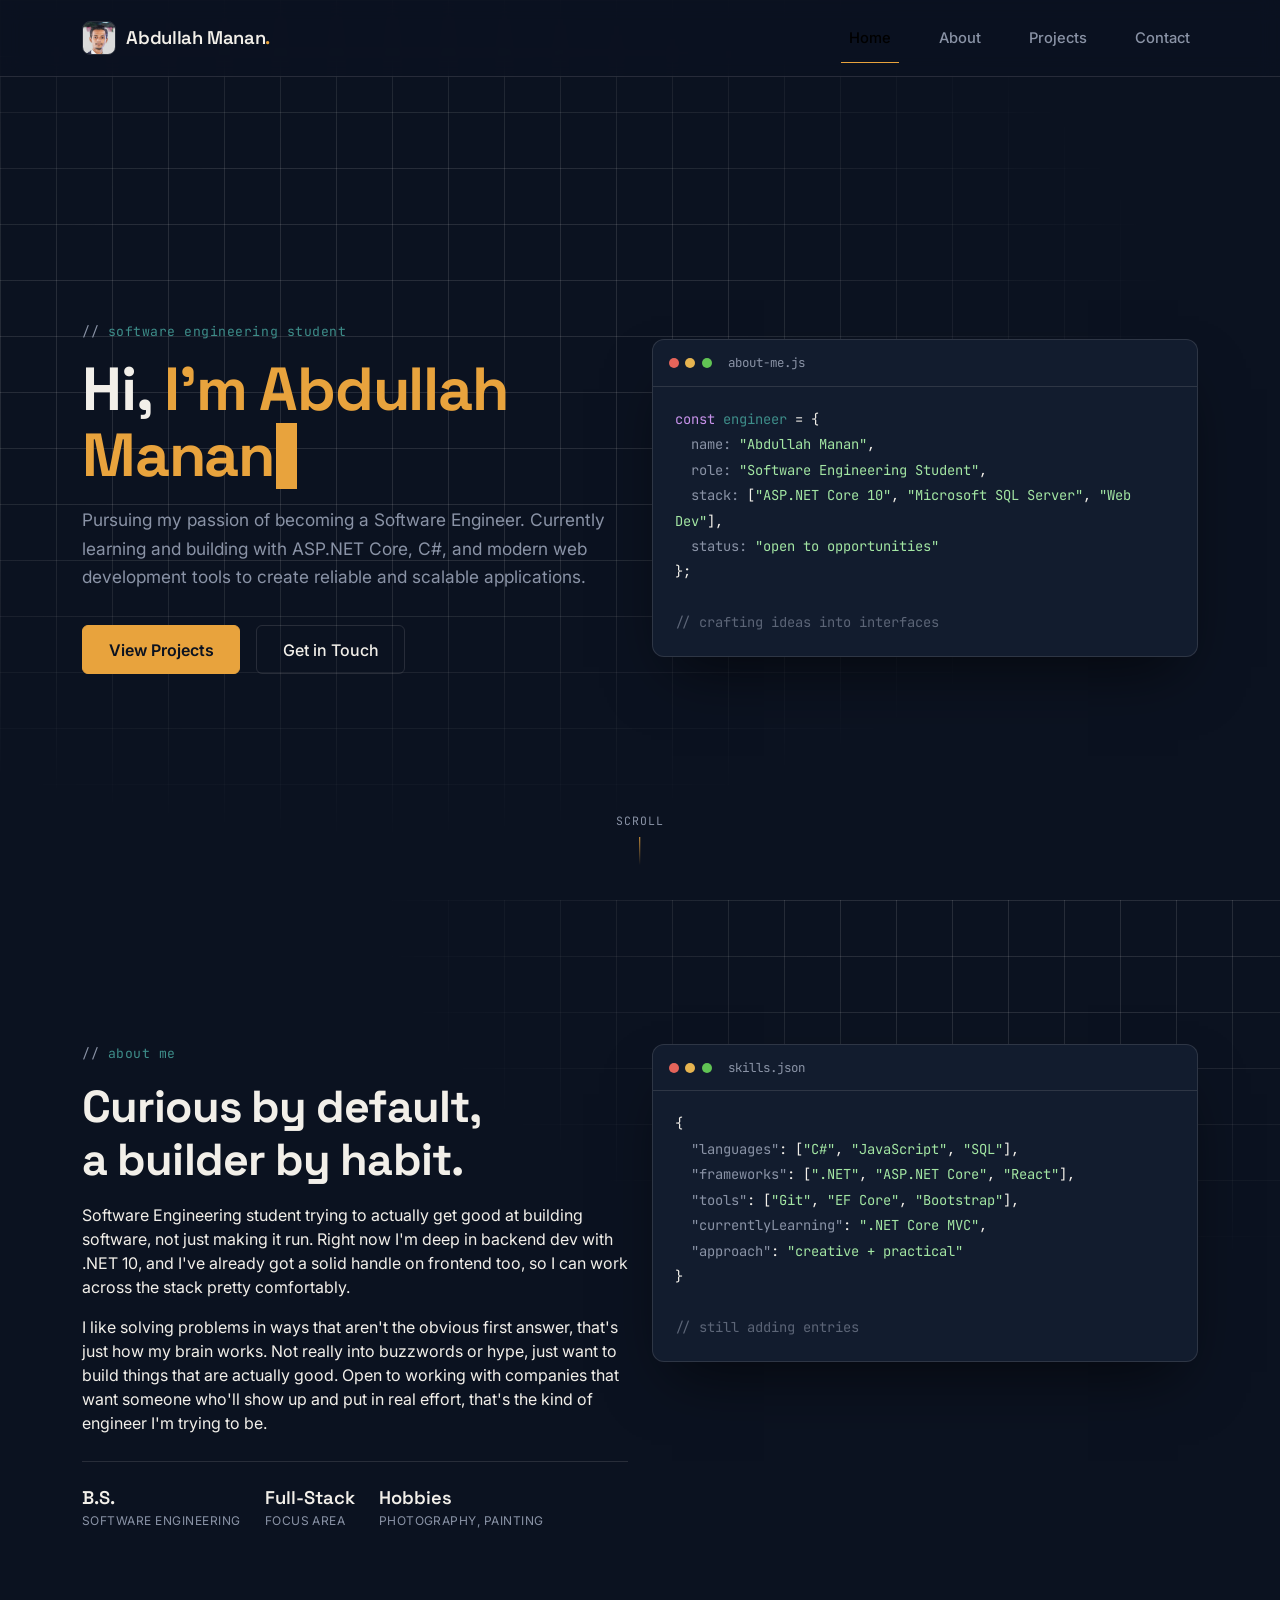
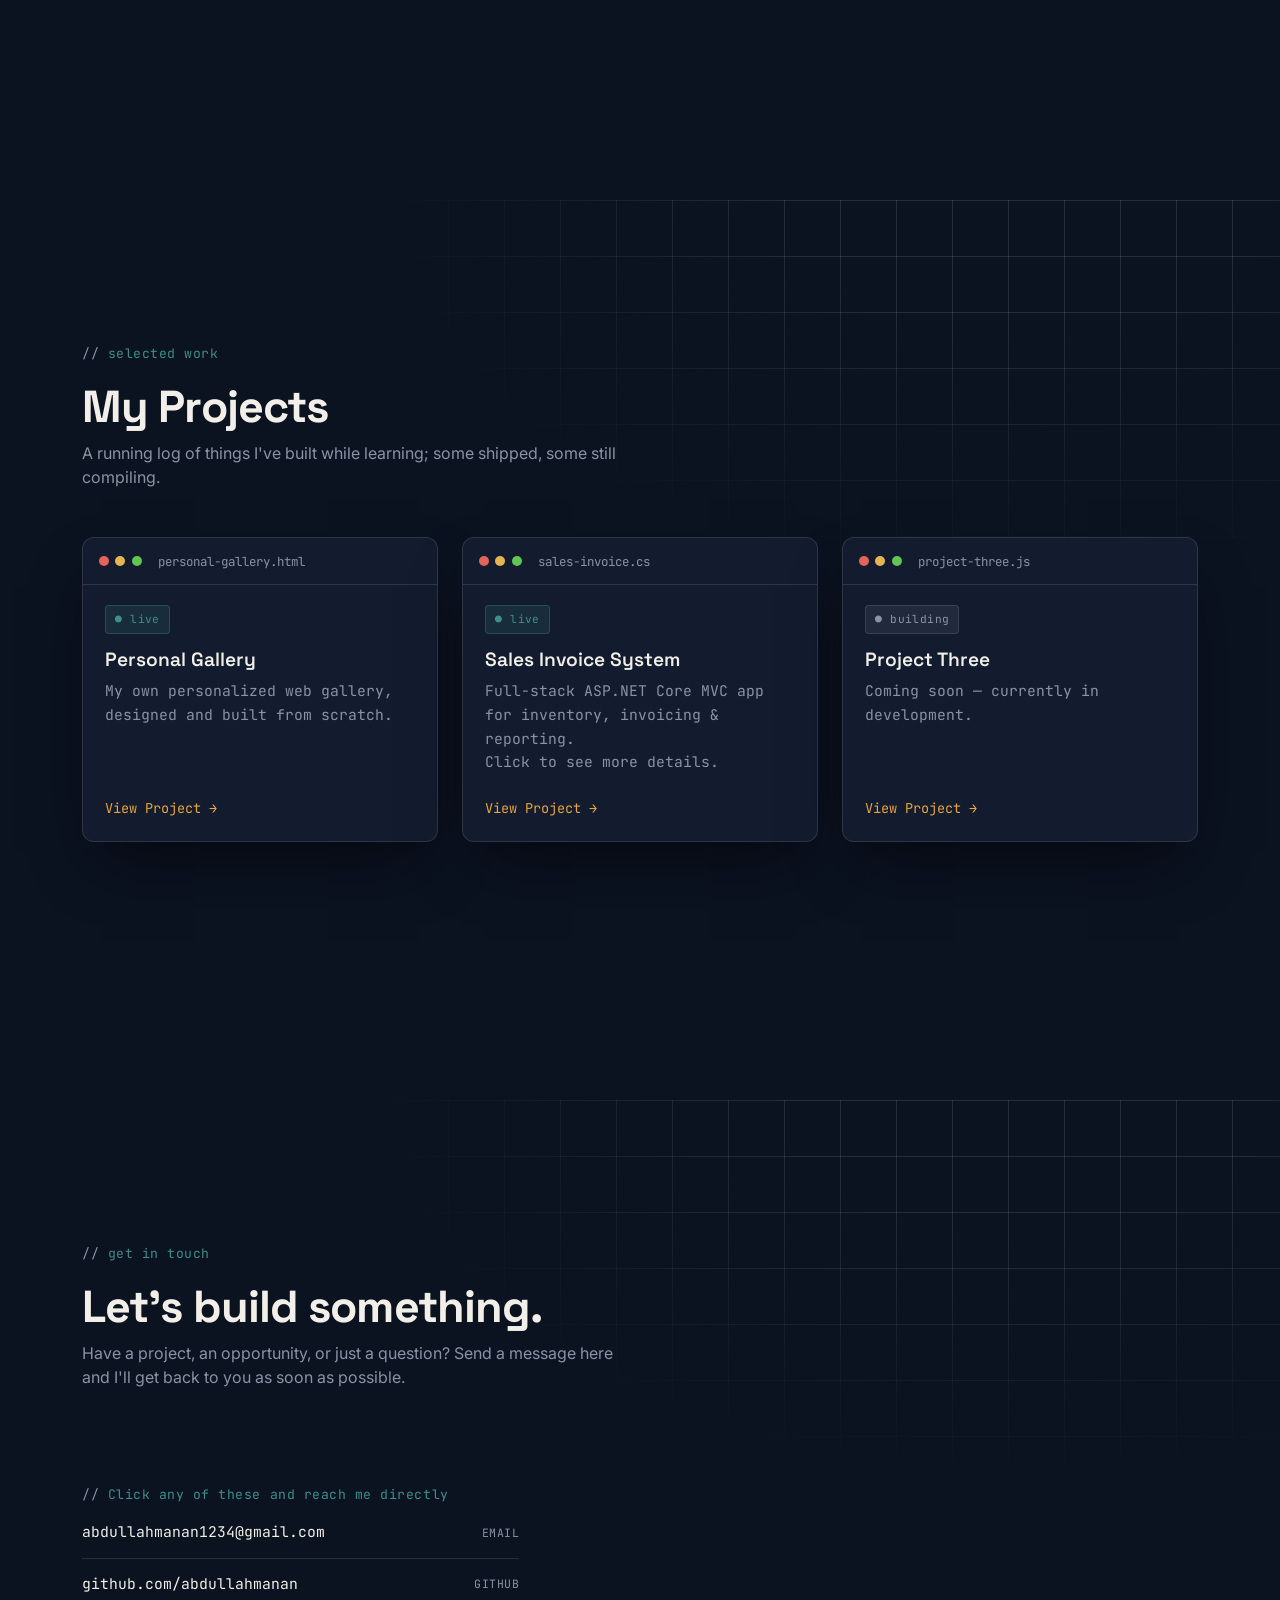
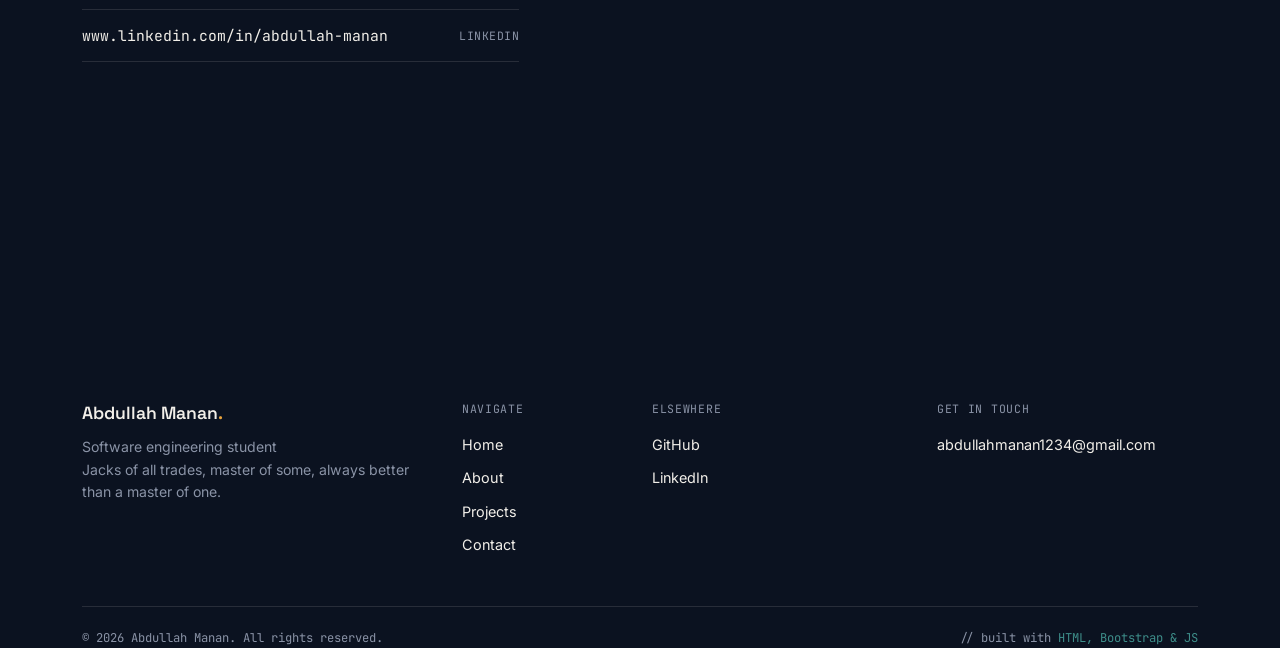
==== commit 82e57407: "footer updated" ====
--- a/index.html
+++ b/index.html
@@ -282,8 +282,7 @@
             <div class="col-lg-4">
                 <div class="footer-logo">Abdullah Manan<span class="dot">.</span></div>
                 <p class="footer-tagline">
-                    Software engineering student building clean, creative web experiences —
-                    one project at a time.
+                    Software engineering student <br> Jacks of all trades, master of some, always better than a master of one.
                 </p>
             </div>
 
--- a/C.css
+++ b/C.css
@@ -43,6 +43,19 @@
     letter-spacing:-0.02em;
 }
 .navbar .logo .dot{color:var(--amber);}
+
+.nav-avatar{
+    width:34px;
+    height:34px;
+    border-radius:8px;
+    object-fit:cover;
+    margin-right:.65rem;
+    border:1.5px solid var(--border);
+    transition:border-color .2s ease;
+}
+.navbar-brand:hover .nav-avatar{
+    border-color:var(--amber);
+}
 
 .nav-links a{
     color:var(--slate);
@@ -393,6 +406,60 @@
     letter-spacing:.04em;
 }
 
+.site-footer .footer-logo{
+    font-family:'Space Grotesk',sans-serif;
+    font-weight:600;
+    font-size:1.1rem;
+    color:var(--paper);
+}
+.site-footer .footer-logo .dot{color:var(--amber);}
+
+.site-footer .footer-tagline{
+    color:var(--slate);
+    font-size:.88rem;
+    max-width:24rem;
+    margin-top:.6rem;
+    line-height:1.6;
+}
+
+.site-footer .footer-heading{
+    font-family:'JetBrains Mono',monospace;
+    font-size:.72rem;
+    color:var(--slate);
+    text-transform:uppercase;
+    letter-spacing:.06em;
+    margin-bottom:.9rem;
+}
+
+.site-footer ul{
+    list-style:none;
+    padding:0;
+    margin:0;
+}
+.site-footer ul li{margin-bottom:.6rem;}
+.site-footer ul li a{
+    color:var(--paper);
+    text-decoration:none;
+    font-size:.9rem;
+    transition:color .2s ease;
+}
+.site-footer ul li a:hover{color:var(--amber);}
+
+.footer-bottom{
+    border-top:1px solid var(--border);
+    margin-top:2.5rem;
+    padding-top:1.4rem;
+    display:flex;
+    flex-wrap:wrap;
+    gap:.8rem 1.5rem;
+    align-items:center;
+    justify-content:space-between;
+    font-family:'JetBrains Mono',monospace;
+    font-size:.76rem;
+    color:var(--slate);
+}
+.footer-bottom .built-with span{color:var(--teal);}
+
 /* ---------- SINGLE-PAGE SCROLL LAYOUT ---------- */
 section[id]{
     scroll-margin-top:88px;
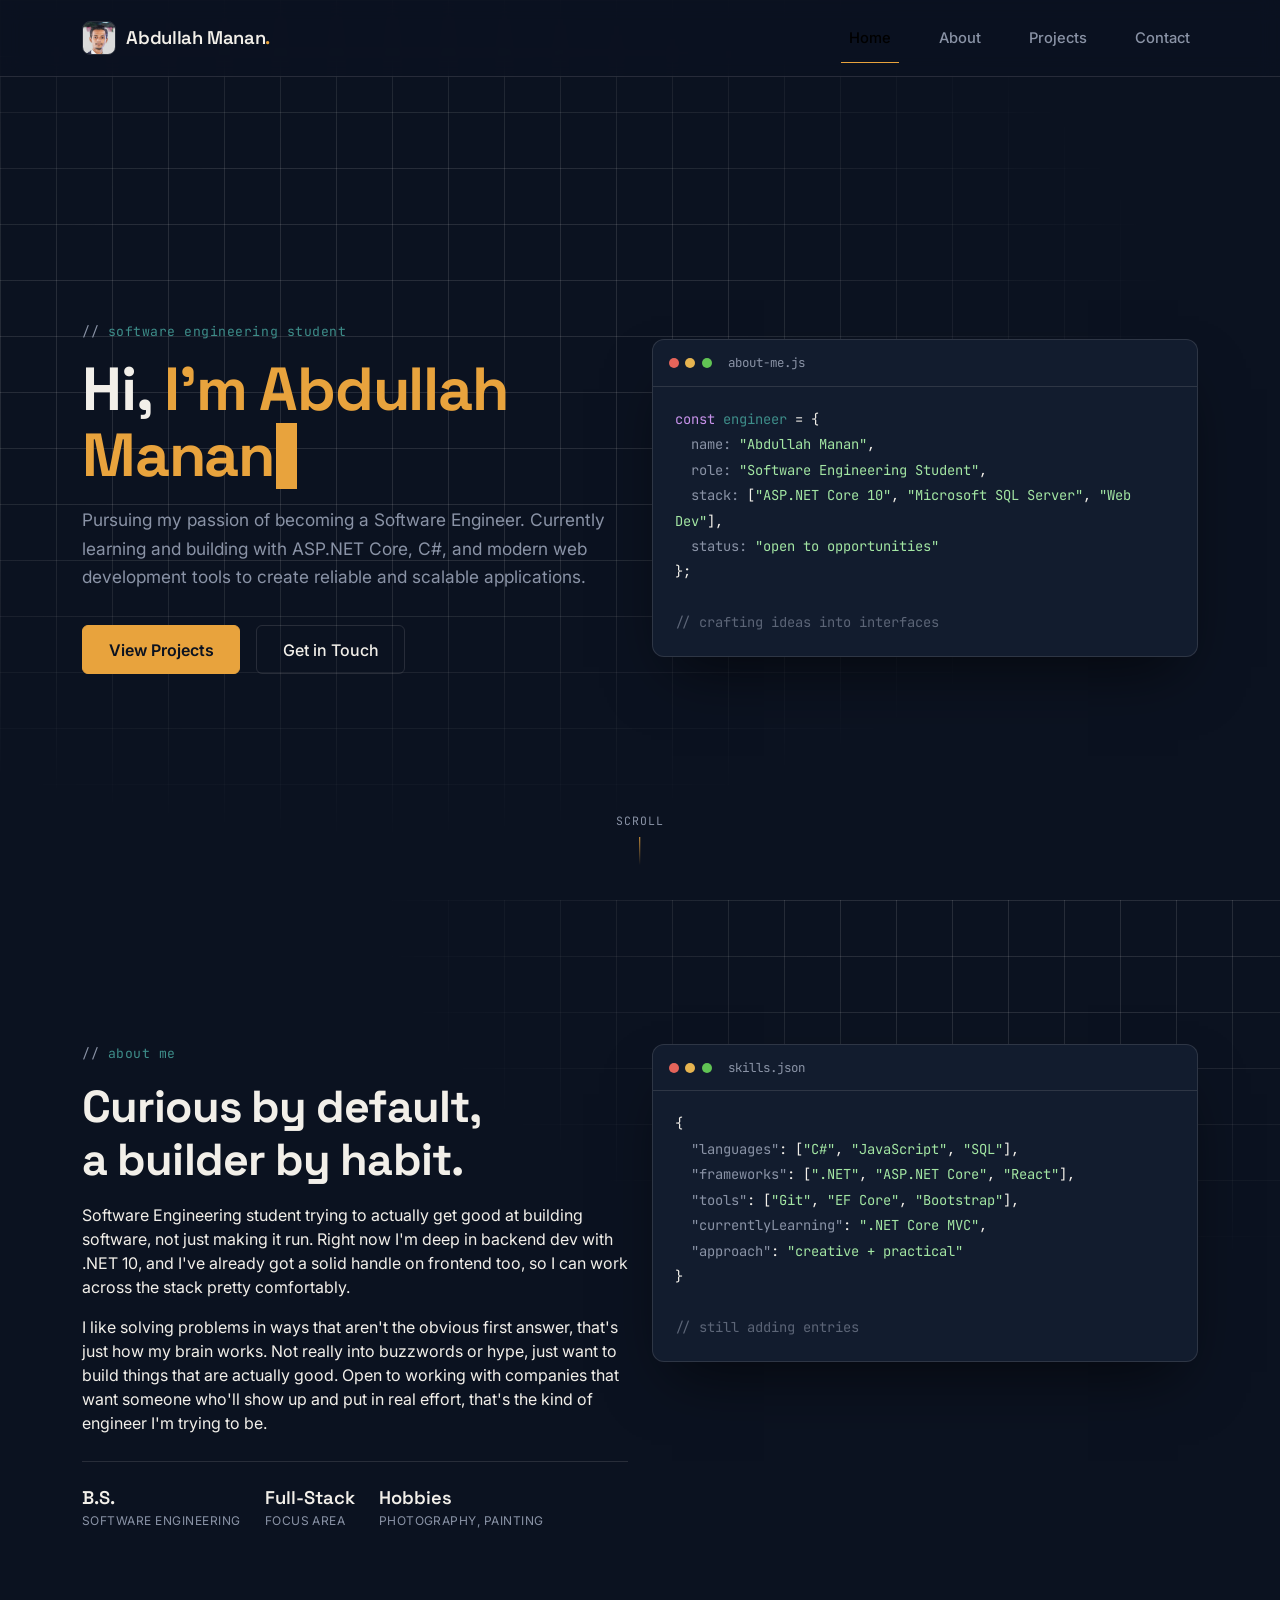
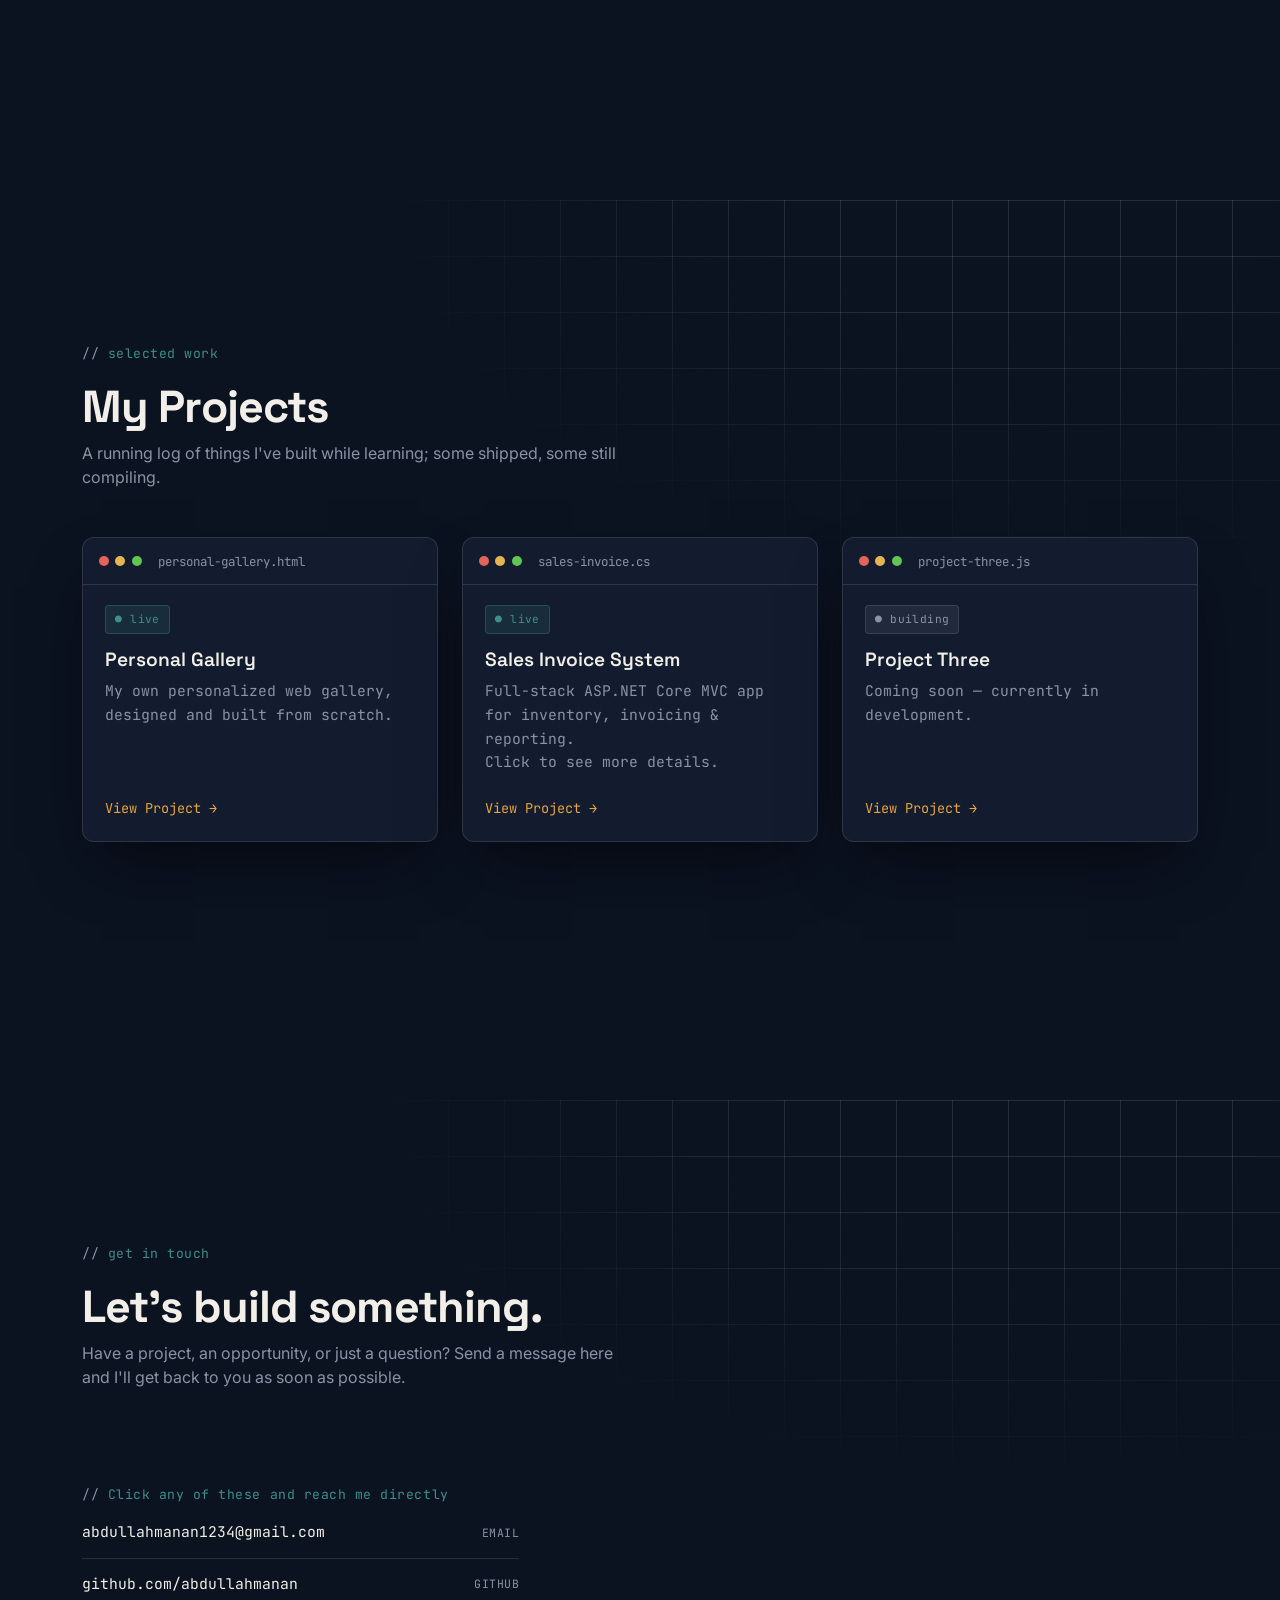
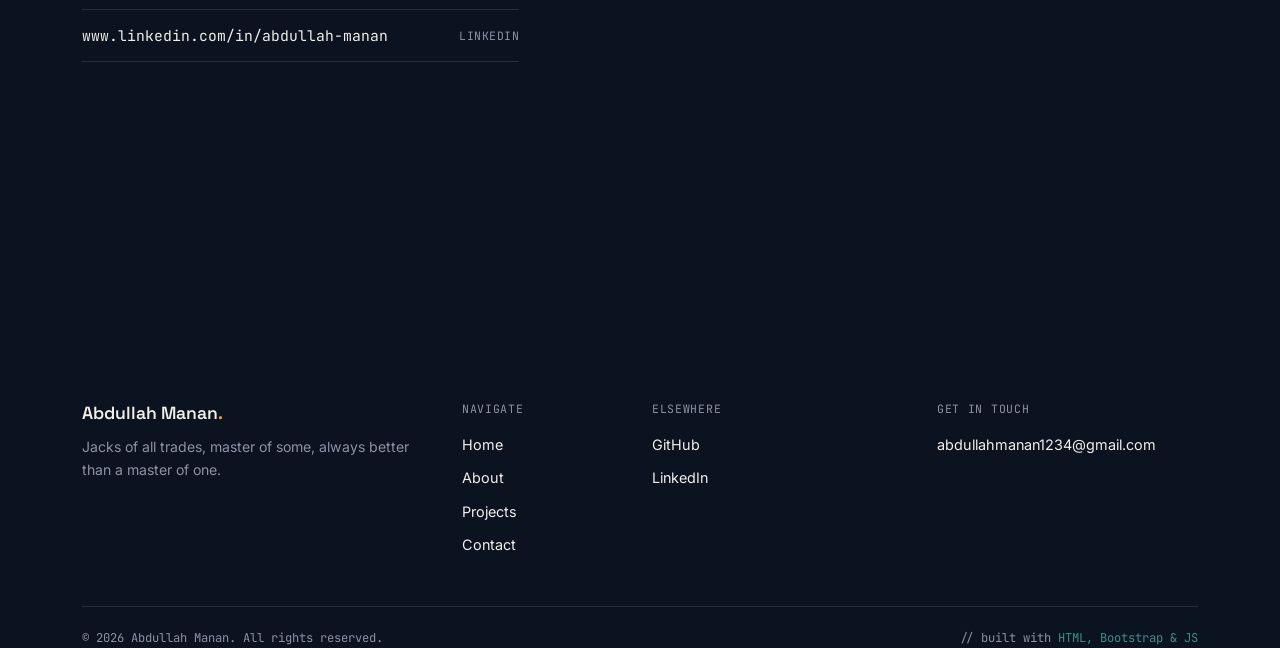
==== commit 2bb4463b: "Sales Invoice System details page" ====
--- a/index.html
+++ b/index.html
@@ -282,7 +282,7 @@
             <div class="col-lg-4">
                 <div class="footer-logo">Abdullah Manan<span class="dot">.</span></div>
                 <p class="footer-tagline">
-                    Software engineering student <br> Jacks of all trades, master of some, always better than a master of one.
+                    Jacks of all trades, master of some, always better than a master of one.
                 </p>
             </div>
 
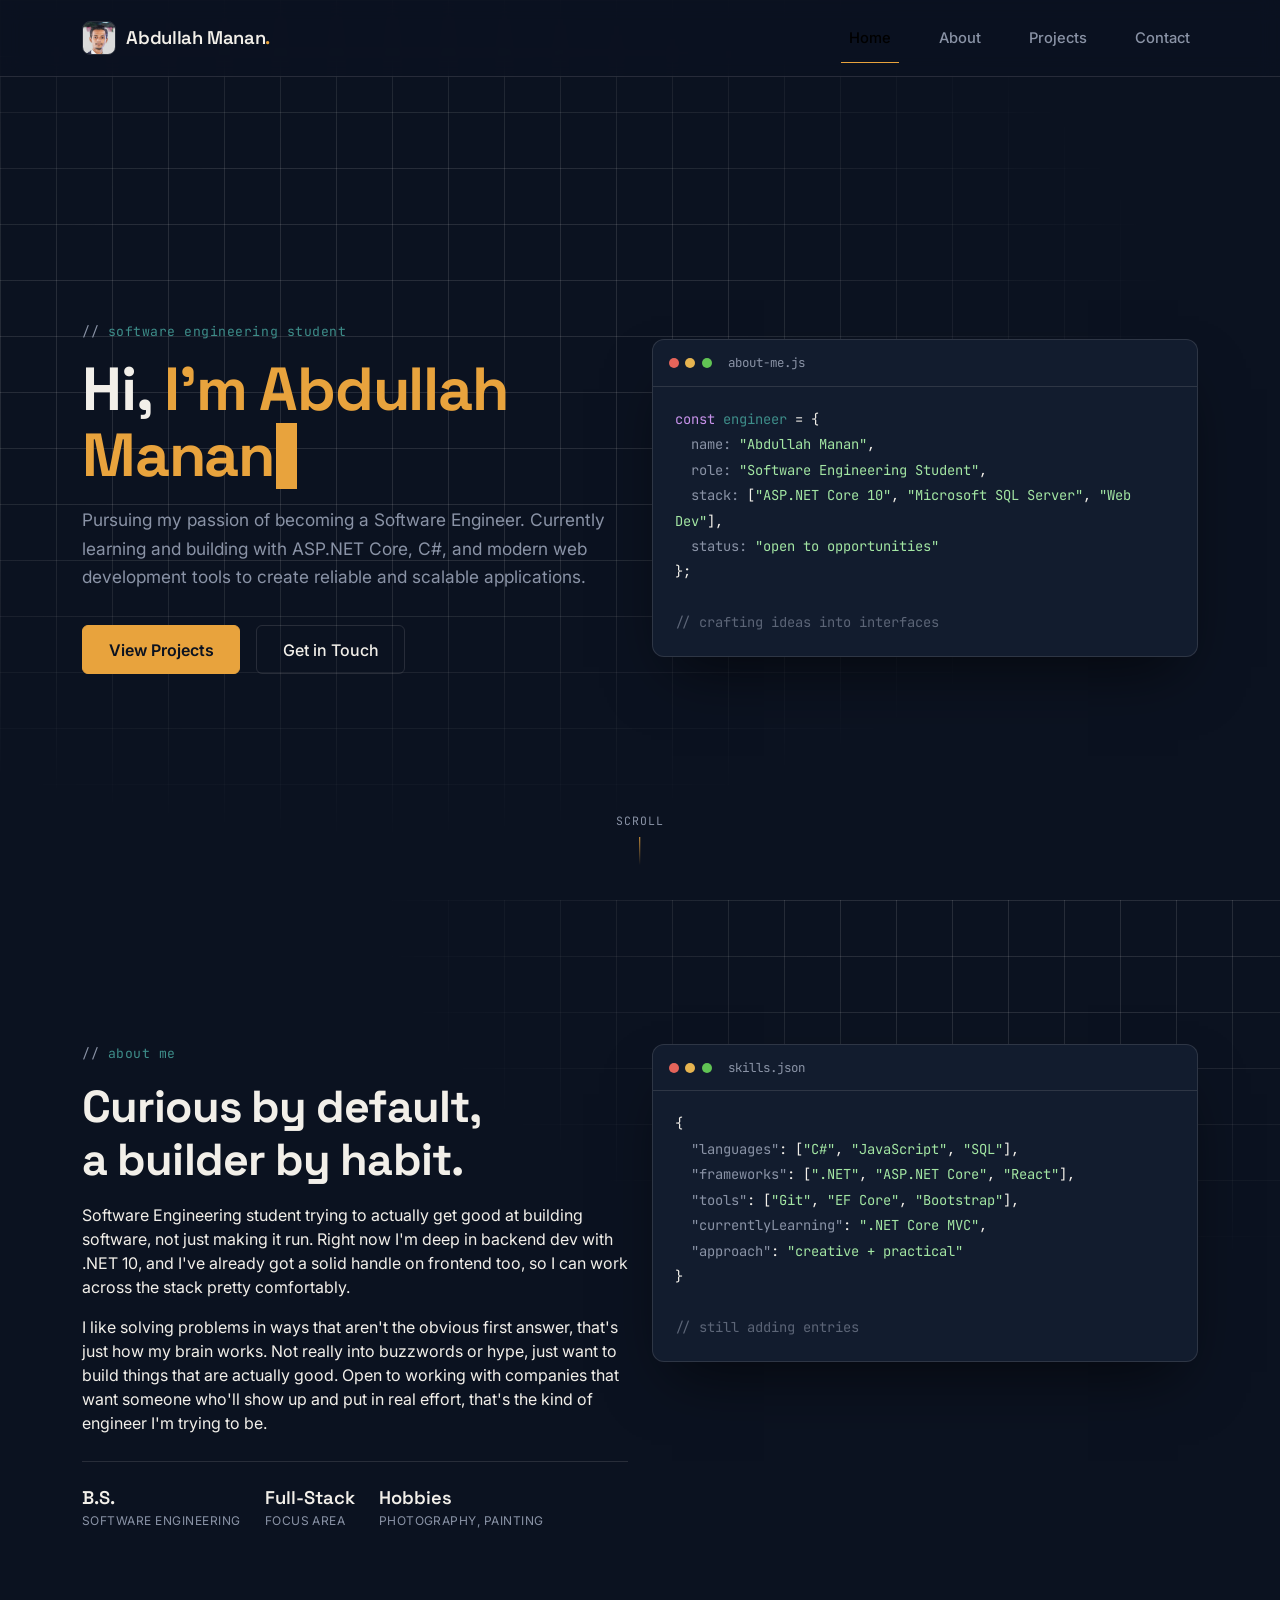
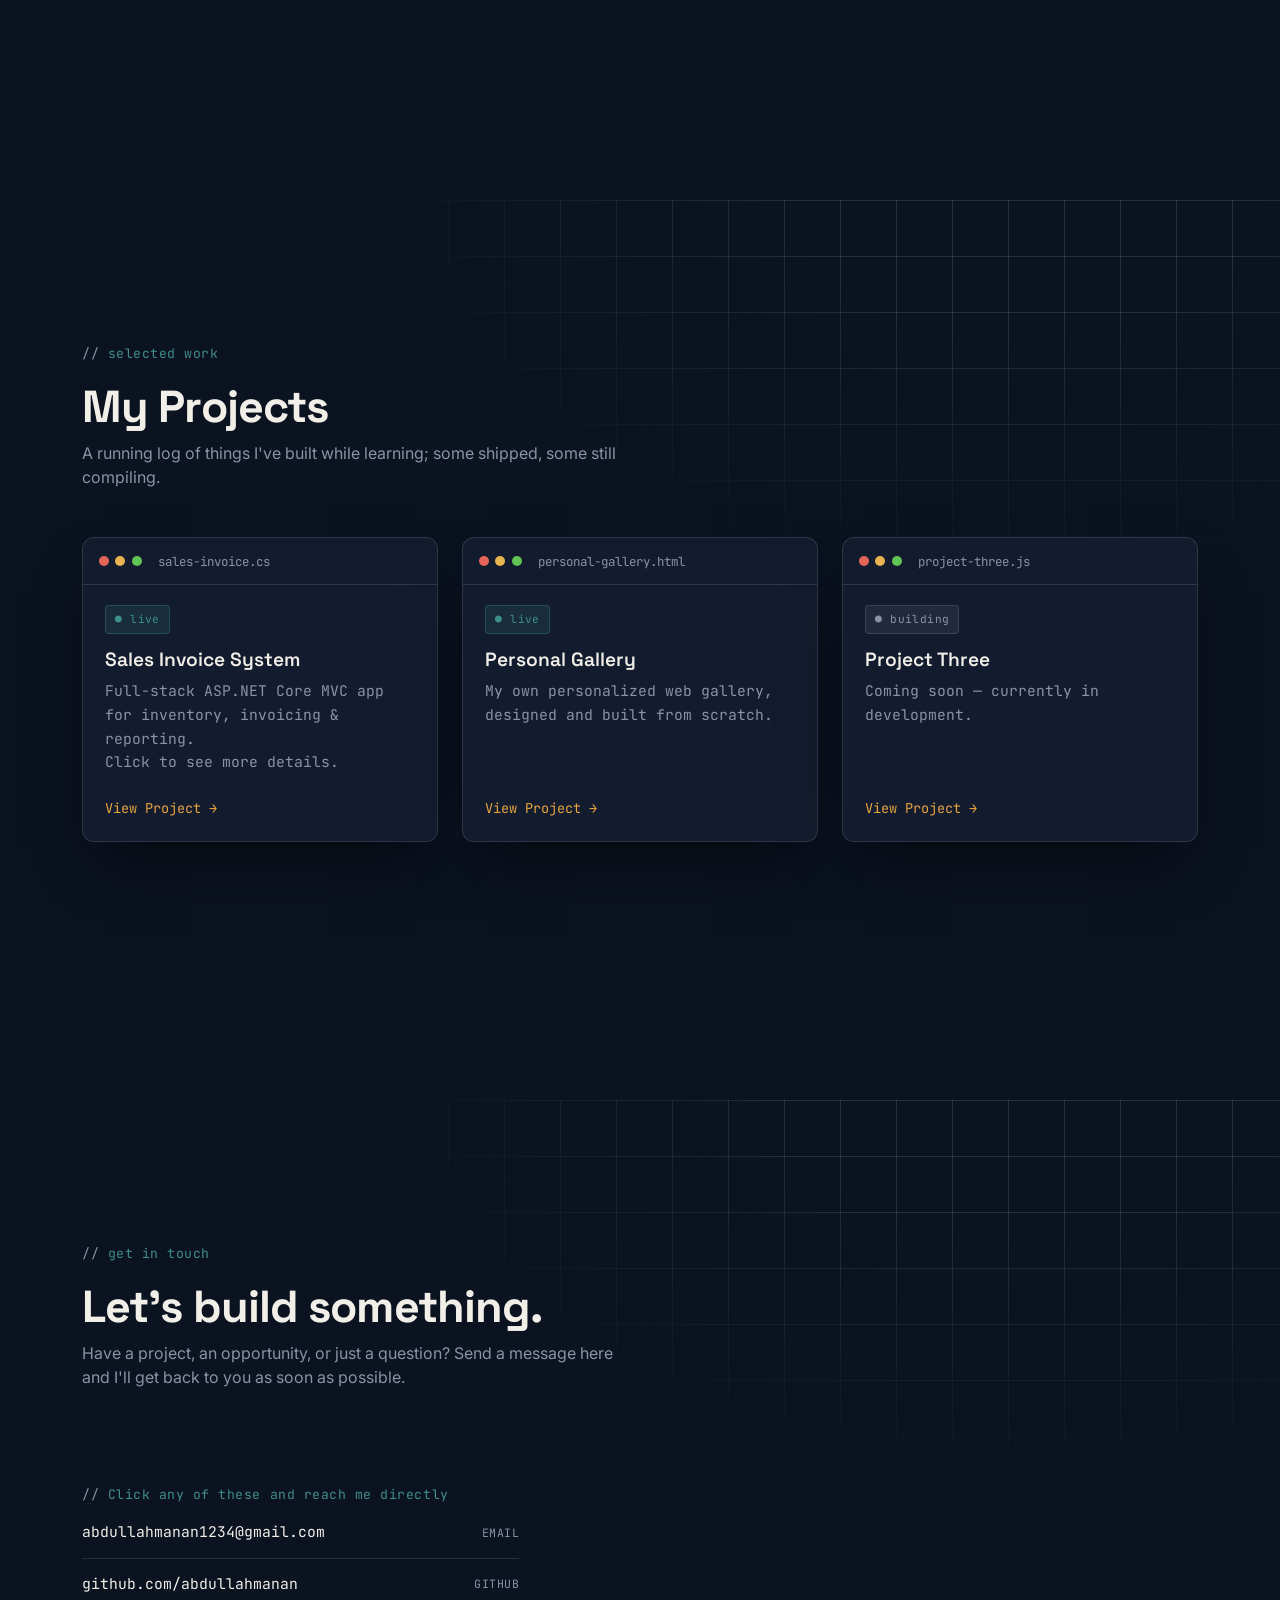
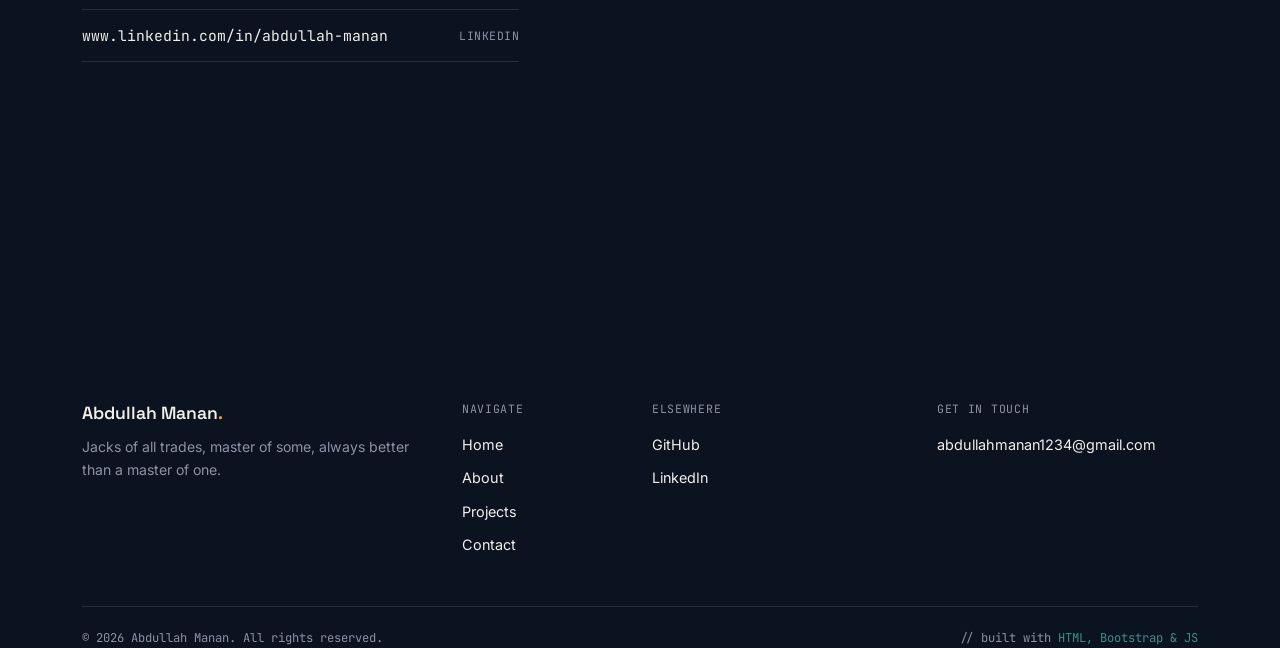
==== commit 345dad1f: "minor changes" ====
--- a/index.html
+++ b/index.html
@@ -176,6 +176,23 @@
 
                 <div class="row g-4">
 
+                    <div class="col-md-6 col-lg-4 reveal reveal-delay-1">
+                        <div class="code-card project-card">
+                            <div class="titlebar">
+                                <span class="dot-btn dot-red"></span>
+                                <span class="dot-btn dot-yellow"></span>
+                                <span class="dot-btn dot-green"></span>
+                                <span class="filename">sales-invoice.cs</span>
+                            </div>
+                            <div class="body">
+                                <span class="badge-status badge-live">● live</span>
+                                <h3>Sales Invoice System</h3>
+                                <p>Full-stack ASP.NET Core MVC app for inventory, invoicing & reporting. <br> Click to see more details.</p>
+                                <a href="project-salesinvoice.html"  class="project-link">View Project →</a>
+                            </div>
+                        </div>
+                    </div>
+
                     <div class="col-md-6 col-lg-4 reveal">
                         <div class="code-card project-card">
                             <div class="titlebar">
@@ -193,22 +210,7 @@
                         </div>
                     </div>
 
-                    <div class="col-md-6 col-lg-4 reveal reveal-delay-1">
-                        <div class="code-card project-card">
-                            <div class="titlebar">
-                                <span class="dot-btn dot-red"></span>
-                                <span class="dot-btn dot-yellow"></span>
-                                <span class="dot-btn dot-green"></span>
-                                <span class="filename">sales-invoice.cs</span>
-                            </div>
-                            <div class="body">
-                                <span class="badge-status badge-live">● live</span>
-                                <h3>Sales Invoice System</h3>
-                                <p>Full-stack ASP.NET Core MVC app for inventory, invoicing & reporting. <br> Click to see more details.</p>
-                                <a href="project-salesinvoice.html" class="project-link">View Project →</a>
-                            </div>
-                        </div>
-                    </div>
+                    
 
                     <div class="col-md-6 col-lg-4 reveal reveal-delay-2">
                         <div class="code-card project-card">
